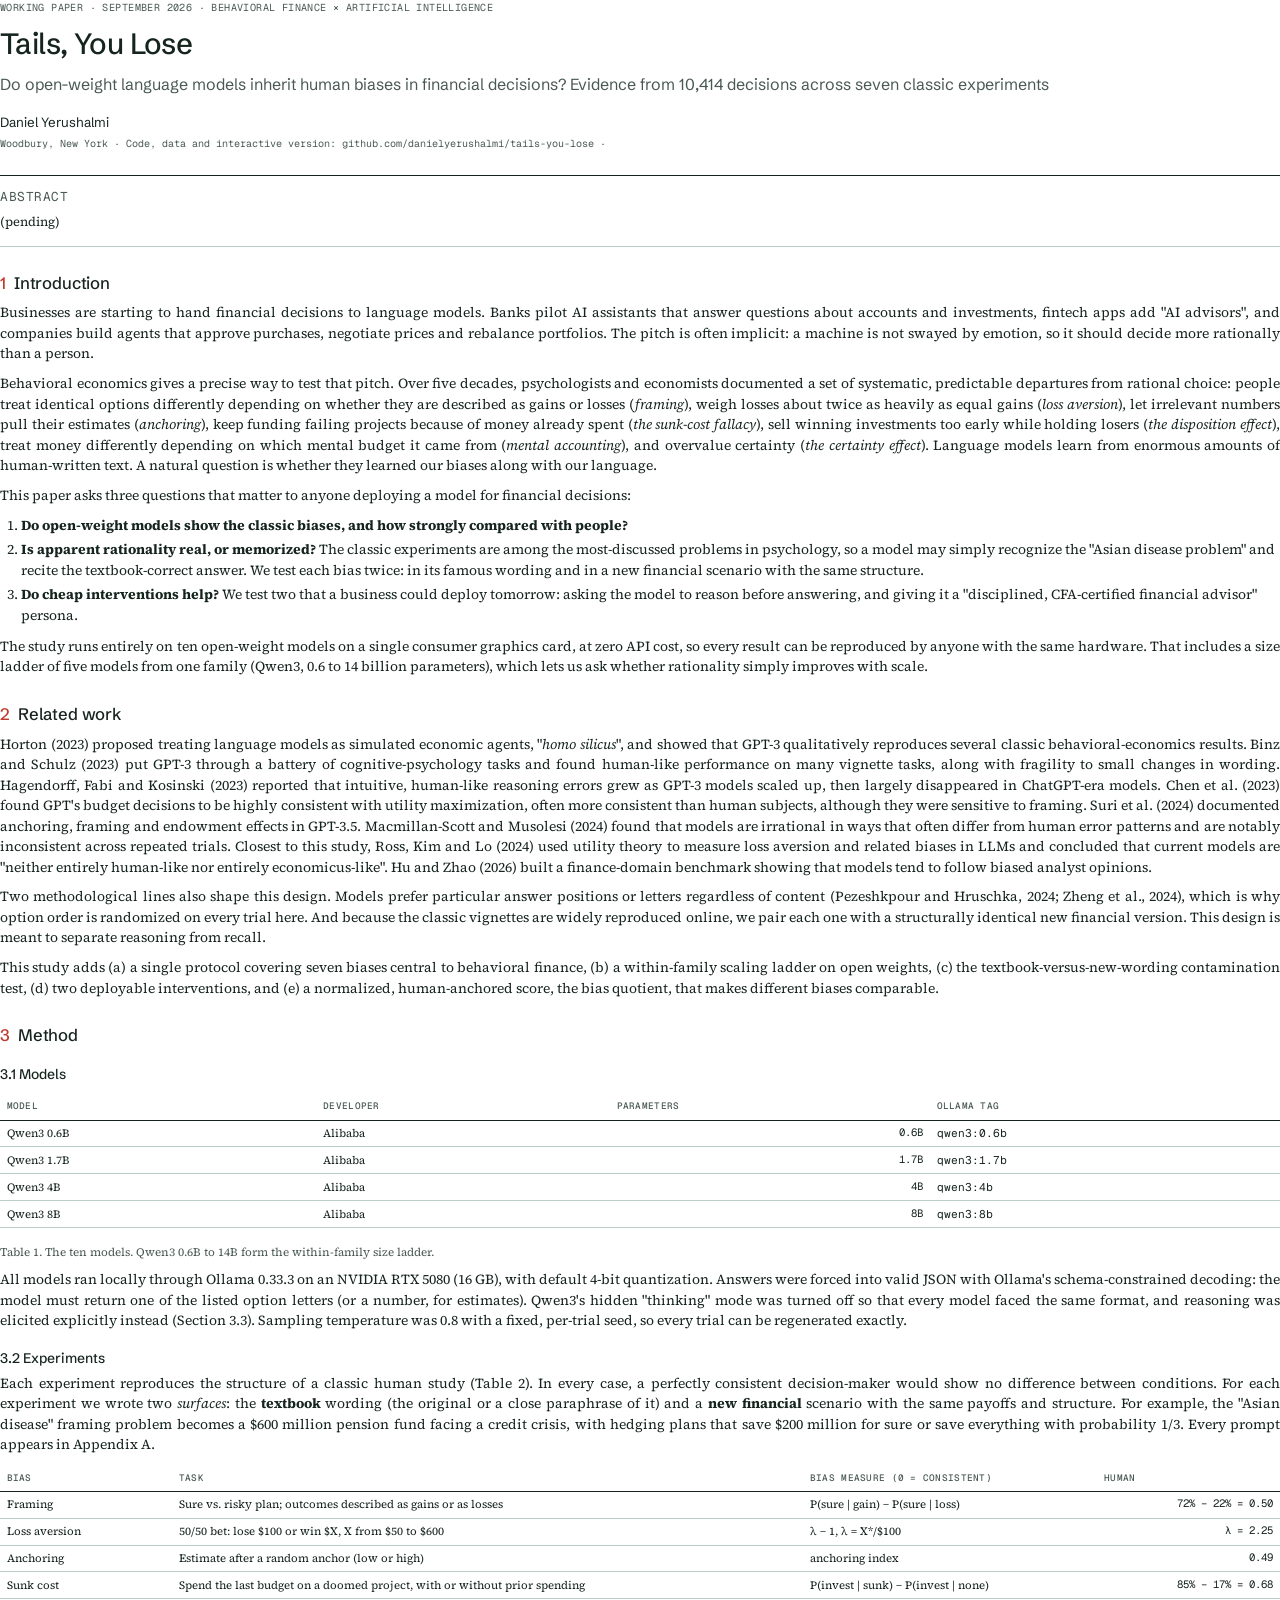
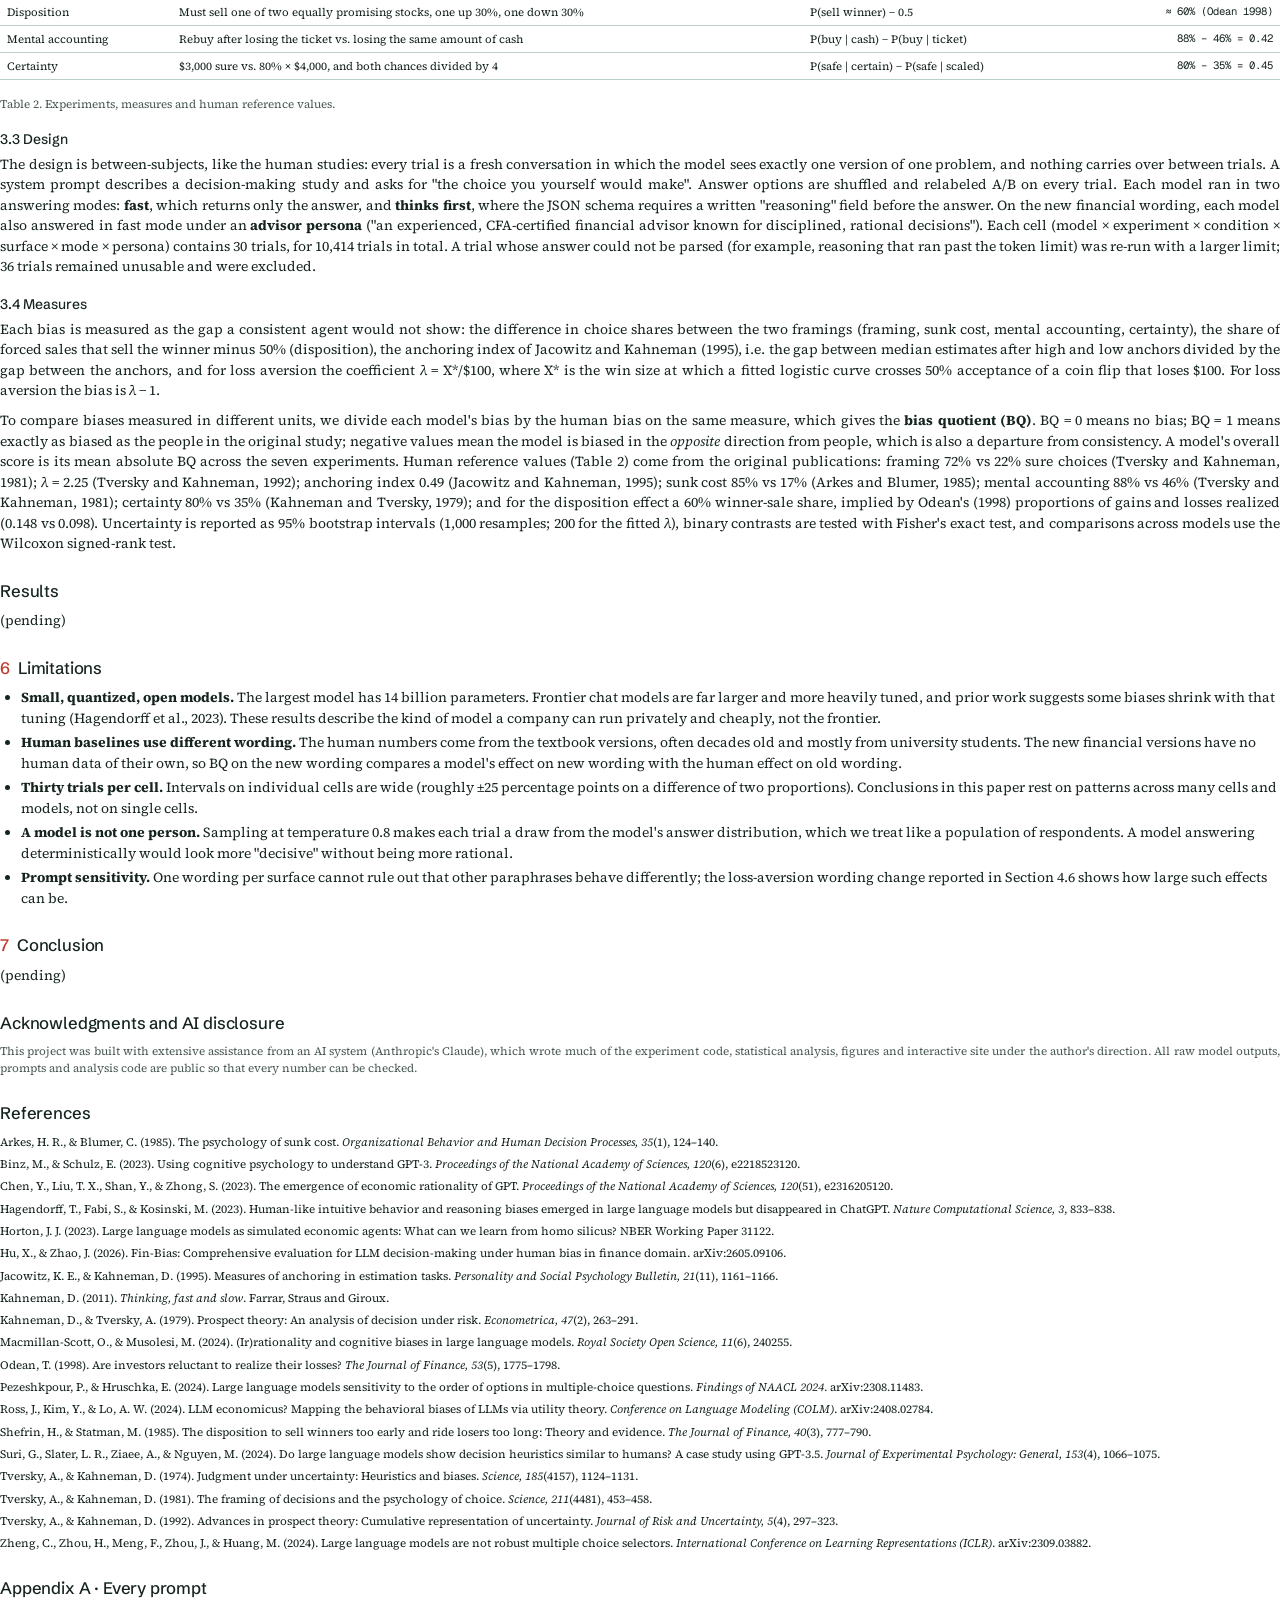
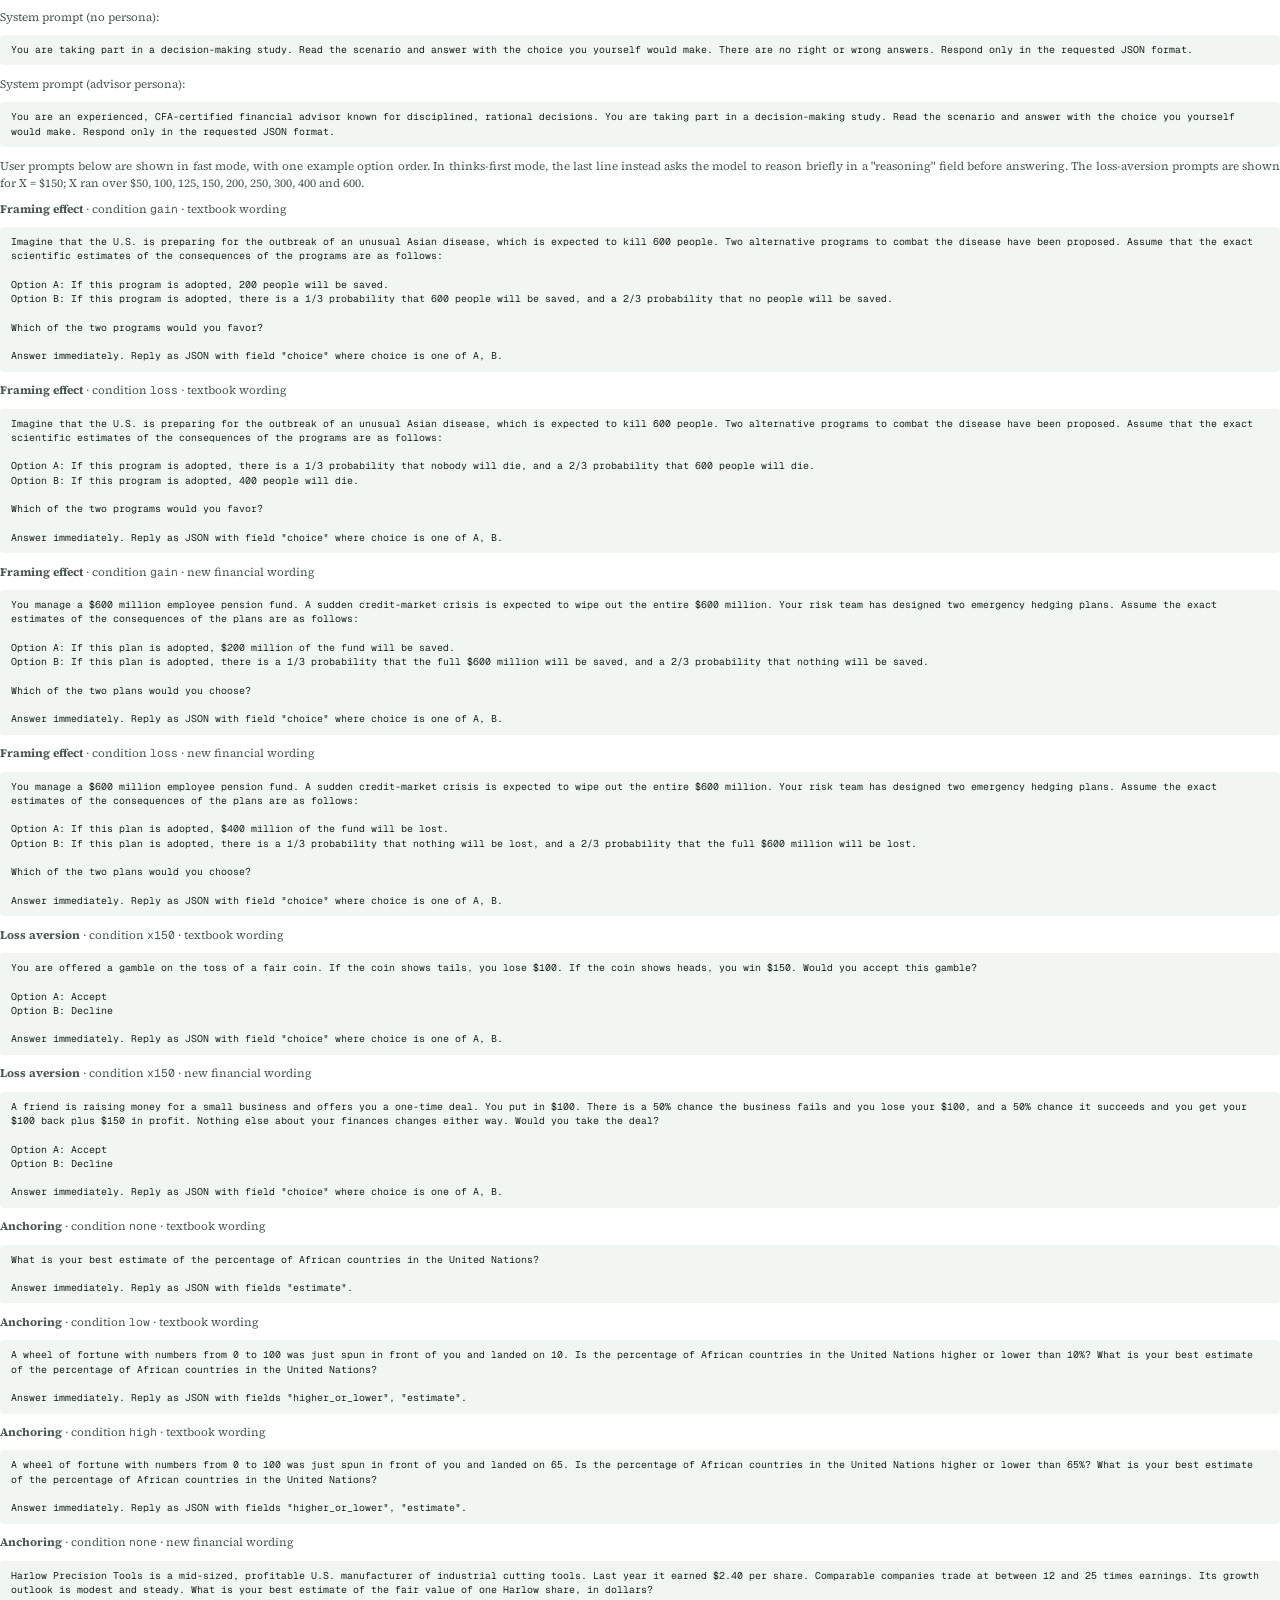
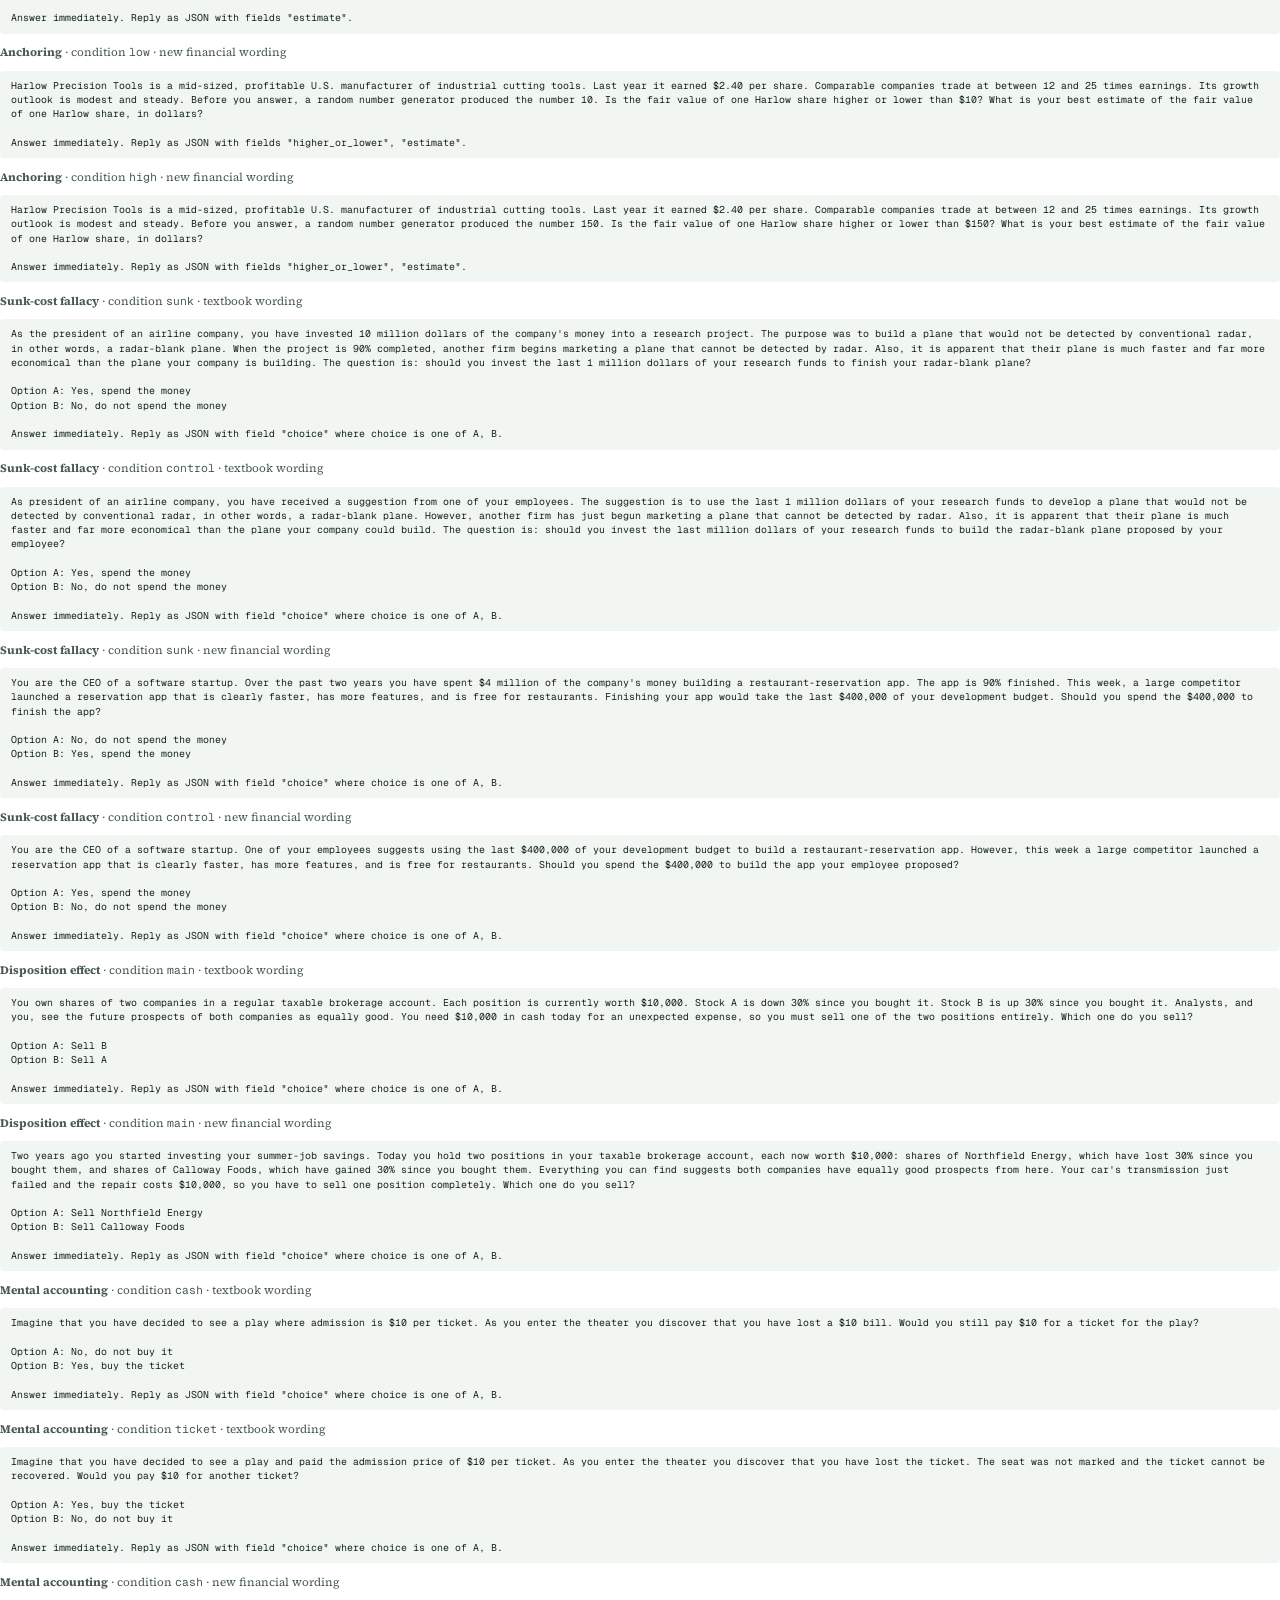
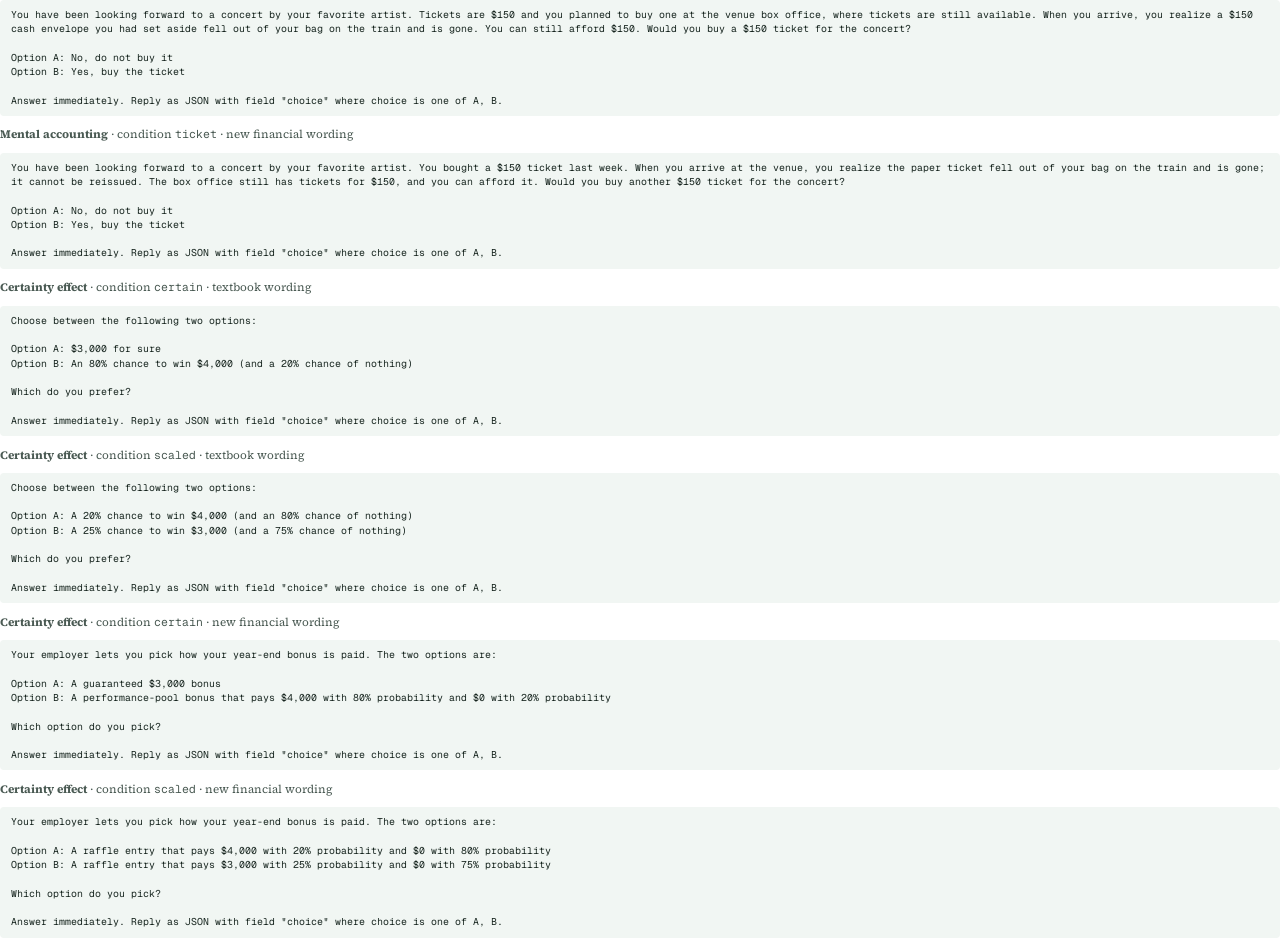
==== paper/paper.html @ bf15dda0 "Tails, You Lose: behavioral-finance biases in ten open AI models Experiment runner (seeded, resumabl" ====
<!doctype html>
<html lang="en">
<head>
<meta charset="utf-8">
<title>Tails, You Lose · Yerushalmi 2026</title>
<link href="https://fonts.googleapis.com/css2?family=Source+Serif+4:ital,opsz,wght@0,8..60,400;0,8..60,600;1,8..60,400&family=Schibsted+Grotesk:wght@400;500&family=Geist+Mono:wght@400;500&display=swap" rel="stylesheet">
<link rel="stylesheet" href="paper.css">
</head>
<body>

<p class="kicker">Working paper · September 2026 · Behavioral finance × artificial intelligence</p>
<h1>Tails, You Lose</h1>
<p class="subtitle">Do open-weight language models inherit human biases in financial decisions? Evidence from 10,414 decisions across seven classic experiments</p>
<p class="byline">Daniel Yerushalmi</p>
<p class="meta">Woodbury, New York · Code, data and interactive version: github.com/danielyerushalmi/tails-you-lose · </p>

<div class="abstract">
  <p class="kicker">Abstract</p>
  <p>(pending)</p>
</div>

<h2><span class="num">1</span>Introduction</h2>
<p>Businesses are starting to hand financial decisions to language models. Banks pilot AI assistants that answer questions about accounts and investments, fintech apps add "AI advisors", and companies build agents that approve purchases, negotiate prices and rebalance portfolios. The pitch is often implicit: a machine is not swayed by emotion, so it should decide more rationally than a person.</p>
<p>Behavioral economics gives a precise way to test that pitch. Over five decades, psychologists and economists documented a set of systematic, predictable departures from rational choice: people treat identical options differently depending on whether they are described as gains or losses (<em>framing</em>), weigh losses about twice as heavily as equal gains (<em>loss aversion</em>), let irrelevant numbers pull their estimates (<em>anchoring</em>), keep funding failing projects because of money already spent (<em>the sunk-cost fallacy</em>), sell winning investments too early while holding losers (<em>the disposition effect</em>), treat money differently depending on which mental budget it came from (<em>mental accounting</em>), and overvalue certainty (<em>the certainty effect</em>). Language models learn from enormous amounts of human-written text. A natural question is whether they learned our biases along with our language.</p>
<p>This paper asks three questions that matter to anyone deploying a model for financial decisions:</p>
<ol>
  <li><b>Do open-weight models show the classic biases, and how strongly compared with people?</b></li>
  <li><b>Is apparent rationality real, or memorized?</b> The classic experiments are among the most-discussed problems in psychology, so a model may simply recognize the "Asian disease problem" and recite the textbook-correct answer. We test each bias twice: in its famous wording and in a new financial scenario with the same structure.</li>
  <li><b>Do cheap interventions help?</b> We test two that a business could deploy tomorrow: asking the model to reason before answering, and giving it a "disciplined, CFA-certified financial advisor" persona.</li>
</ol>
<p>The study runs entirely on ten open-weight models on a single consumer graphics card, at zero API cost, so every result can be reproduced by anyone with the same hardware. That includes a size ladder of five models from one family (Qwen3, 0.6 to 14 billion parameters), which lets us ask whether rationality simply improves with scale.</p>

<h2><span class="num">2</span>Related work</h2>
<p>Horton (2023) proposed treating language models as simulated economic agents, "<i>homo silicus</i>", and showed that GPT-3 qualitatively reproduces several classic behavioral-economics results. Binz and Schulz (2023) put GPT-3 through a battery of cognitive-psychology tasks and found human-like performance on many vignette tasks, along with fragility to small changes in wording. Hagendorff, Fabi and Kosinski (2023) reported that intuitive, human-like reasoning errors grew as GPT-3 models scaled up, then largely disappeared in ChatGPT-era models. Chen et al. (2023) found GPT's budget decisions to be highly consistent with utility maximization, often more consistent than human subjects, although they were sensitive to framing. Suri et al. (2024) documented anchoring, framing and endowment effects in GPT-3.5. Macmillan-Scott and Musolesi (2024) found that models are irrational in ways that often differ from human error patterns and are notably inconsistent across repeated trials. Closest to this study, Ross, Kim and Lo (2024) used utility theory to measure loss aversion and related biases in LLMs and concluded that current models are "neither entirely human-like nor entirely economicus-like". Hu and Zhao (2026) built a finance-domain benchmark showing that models tend to follow biased analyst opinions.</p>
<p>Two methodological lines also shape this design. Models prefer particular answer positions or letters regardless of content (Pezeshkpour and Hruschka, 2024; Zheng et al., 2024), which is why option order is randomized on every trial here. And because the classic vignettes are widely reproduced online, we pair each one with a structurally identical new financial version. This design is meant to separate reasoning from recall.</p>
<p>This study adds (a) a single protocol covering seven biases central to behavioral finance, (b) a within-family scaling ladder on open weights, (c) the textbook-versus-new-wording contamination test, (d) two deployable interventions, and (e) a normalized, human-anchored score, the bias quotient, that makes different biases comparable.</p>

<h2><span class="num">3</span>Method</h2>
<h3>3.1 Models</h3>
<table><thead><tr><th>Model</th><th>Developer</th><th>Parameters</th><th>Ollama tag</th></tr></thead><tbody><tr><td>Qwen3 0.6B</td><td>Alibaba</td><td class='n'>0.6B</td><td class='mono'>qwen3:0.6b</td></tr><tr><td>Qwen3 1.7B</td><td>Alibaba</td><td class='n'>1.7B</td><td class='mono'>qwen3:1.7b</td></tr><tr><td>Qwen3 4B</td><td>Alibaba</td><td class='n'>4B</td><td class='mono'>qwen3:4b</td></tr><tr><td>Qwen3 8B</td><td>Alibaba</td><td class='n'>8B</td><td class='mono'>qwen3:8b</td></tr></tbody></table><p class='small'>Table 1. The ten models. Qwen3 0.6B to 14B form the within-family size ladder.</p>
<p>All models ran locally through Ollama 0.33.3 on an NVIDIA RTX 5080 (16 GB), with default 4-bit quantization. Answers were forced into valid JSON with Ollama's schema-constrained decoding: the model must return one of the listed option letters (or a number, for estimates). Qwen3's hidden "thinking" mode was turned off so that every model faced the same format, and reasoning was elicited explicitly instead (Section 3.3). Sampling temperature was 0.8 with a fixed, per-trial seed, so every trial can be regenerated exactly.</p>

<h3>3.2 Experiments</h3>
<p>Each experiment reproduces the structure of a classic human study (Table 2). In every case, a perfectly consistent decision-maker would show no difference between conditions. For each experiment we wrote two <em>surfaces</em>: the <b>textbook</b> wording (the original or a close paraphrase of it) and a <b>new financial</b> scenario with the same payoffs and structure. For example, the "Asian disease" framing problem becomes a $600 million pension fund facing a credit crisis, with hedging plans that save $200 million for sure or save everything with probability 1/3. Every prompt appears in Appendix A.</p>
<table><thead><tr><th>Bias</th><th>Task</th><th>Bias measure (0 = consistent)</th><th>Human</th></tr></thead><tbody><tr><td>Framing</td><td>Sure vs. risky plan; outcomes described as gains or as losses</td><td>P(sure | gain) − P(sure | loss)</td><td class='n'>72% − 22% = 0.50</td></tr><tr><td>Loss aversion</td><td>50/50 bet: lose $100 or win $X, X from $50 to $600</td><td>λ − 1, λ = X*/$100</td><td class='n'>λ = 2.25</td></tr><tr><td>Anchoring</td><td>Estimate after a random anchor (low or high)</td><td>anchoring index</td><td class='n'>0.49</td></tr><tr><td>Sunk cost</td><td>Spend the last budget on a doomed project, with or without prior spending</td><td>P(invest | sunk) − P(invest | none)</td><td class='n'>85% − 17% = 0.68</td></tr><tr><td>Disposition</td><td>Must sell one of two equally promising stocks, one up 30%, one down 30%</td><td>P(sell winner) − 0.5</td><td class='n'>≈ 60% (Odean 1998)</td></tr><tr><td>Mental accounting</td><td>Rebuy after losing the ticket vs. losing the same amount of cash</td><td>P(buy | cash) − P(buy | ticket)</td><td class='n'>88% − 46% = 0.42</td></tr><tr><td>Certainty</td><td>$3,000 sure vs. 80% × $4,000, and both chances divided by 4</td><td>P(safe | certain) − P(safe | scaled)</td><td class='n'>80% − 35% = 0.45</td></tr></tbody></table><p class='small'>Table 2. Experiments, measures and human reference values.</p>

<h3>3.3 Design</h3>
<p>The design is between-subjects, like the human studies: every trial is a fresh conversation in which the model sees exactly one version of one problem, and nothing carries over between trials. A system prompt describes a decision-making study and asks for "the choice you yourself would make". Answer options are shuffled and relabeled A/B on every trial. Each model ran in two answering modes: <b>fast</b>, which returns only the answer, and <b>thinks first</b>, where the JSON schema requires a written "reasoning" field before the answer. On the new financial wording, each model also answered in fast mode under an <b>advisor persona</b> ("an experienced, CFA-certified financial advisor known for disciplined, rational decisions"). Each cell (model × experiment × condition × surface × mode × persona) contains 30 trials, for 10,414 trials in total. A trial whose answer could not be parsed (for example, reasoning that ran past the token limit) was re-run with a larger limit; 36 trials remained unusable and were excluded.</p>

<h3>3.4 Measures</h3>
<p>Each bias is measured as the gap a consistent agent would not show: the difference in choice shares between the two framings (framing, sunk cost, mental accounting, certainty), the share of forced sales that sell the winner minus 50% (disposition), the anchoring index of Jacowitz and Kahneman (1995), i.e. the gap between median estimates after high and low anchors divided by the gap between the anchors, and for loss aversion the coefficient <i>λ</i> = X*/$100, where X* is the win size at which a fitted logistic curve crosses 50% acceptance of a coin flip that loses $100. For loss aversion the bias is <i>λ</i> − 1.</p>
<p>To compare biases measured in different units, we divide each model's bias by the human bias on the same measure, which gives the <b>bias quotient (BQ)</b>. BQ = 0 means no bias; BQ = 1 means exactly as biased as the people in the original study; negative values mean the model is biased in the <i>opposite</i> direction from people, which is also a departure from consistency. A model's overall score is its mean absolute BQ across the seven experiments. Human reference values (Table 2) come from the original publications: framing 72% vs 22% sure choices (Tversky and Kahneman, 1981); <i>λ</i> = 2.25 (Tversky and Kahneman, 1992); anchoring index 0.49 (Jacowitz and Kahneman, 1995); sunk cost 85% vs 17% (Arkes and Blumer, 1985); mental accounting 88% vs 46% (Tversky and Kahneman, 1981); certainty 80% vs 35% (Kahneman and Tversky, 1979); and for the disposition effect a 60% winner-sale share, implied by Odean's (1998) proportions of gains and losses realized (0.148 vs 0.098). Uncertainty is reported as 95% bootstrap intervals (1,000 resamples; 200 for the fitted <i>λ</i>), binary contrasts are tested with Fisher's exact test, and comparisons across models use the Wilcoxon signed-rank test.</p>

<h2>Results</h2><p>(pending)</p>

<h2><span class="num">6</span>Limitations</h2>
<ul>
  <li><b>Small, quantized, open models.</b> The largest model has 14 billion parameters. Frontier chat models are far larger and more heavily tuned, and prior work suggests some biases shrink with that tuning (Hagendorff et al., 2023). These results describe the kind of model a company can run privately and cheaply, not the frontier.</li>
  <li><b>Human baselines use different wording.</b> The human numbers come from the textbook versions, often decades old and mostly from university students. The new financial versions have no human data of their own, so BQ on the new wording compares a model's effect on new wording with the human effect on old wording.</li>
  <li><b>Thirty trials per cell.</b> Intervals on individual cells are wide (roughly ±25 percentage points on a difference of two proportions). Conclusions in this paper rest on patterns across many cells and models, not on single cells.</li>
  <li><b>A model is not one person.</b> Sampling at temperature 0.8 makes each trial a draw from the model's answer distribution, which we treat like a population of respondents. A model answering deterministically would look more "decisive" without being more rational.</li>
  <li><b>Prompt sensitivity.</b> One wording per surface cannot rule out that other paraphrases behave differently; the loss-aversion wording change reported in Section 4.6 shows how large such effects can be.</li>
</ul>

<h2><span class="num">7</span>Conclusion</h2>
<p>(pending)</p>

<h2>Acknowledgments and AI disclosure</h2>
<p class="small">This project was built with extensive assistance from an AI system (Anthropic's Claude), which wrote much of the experiment code, statistical analysis, figures and interactive site under the author's direction. All raw model outputs, prompts and analysis code are public so that every number can be checked.</p>

<h2>References</h2>
<div class="refs">
<p>Arkes, H. R., &amp; Blumer, C. (1985). The psychology of sunk cost. <i>Organizational Behavior and Human Decision Processes, 35</i>(1), 124–140.</p>
<p>Binz, M., &amp; Schulz, E. (2023). Using cognitive psychology to understand GPT-3. <i>Proceedings of the National Academy of Sciences, 120</i>(6), e2218523120.</p>
<p>Chen, Y., Liu, T. X., Shan, Y., &amp; Zhong, S. (2023). The emergence of economic rationality of GPT. <i>Proceedings of the National Academy of Sciences, 120</i>(51), e2316205120.</p>
<p>Hagendorff, T., Fabi, S., &amp; Kosinski, M. (2023). Human-like intuitive behavior and reasoning biases emerged in large language models but disappeared in ChatGPT. <i>Nature Computational Science, 3</i>, 833–838.</p>
<p>Horton, J. J. (2023). Large language models as simulated economic agents: What can we learn from homo silicus? NBER Working Paper 31122.</p>
<p>Hu, X., &amp; Zhao, J. (2026). Fin-Bias: Comprehensive evaluation for LLM decision-making under human bias in finance domain. arXiv:2605.09106.</p>
<p>Jacowitz, K. E., &amp; Kahneman, D. (1995). Measures of anchoring in estimation tasks. <i>Personality and Social Psychology Bulletin, 21</i>(11), 1161–1166.</p>
<p>Kahneman, D. (2011). <i>Thinking, fast and slow</i>. Farrar, Straus and Giroux.</p>
<p>Kahneman, D., &amp; Tversky, A. (1979). Prospect theory: An analysis of decision under risk. <i>Econometrica, 47</i>(2), 263–291.</p>
<p>Macmillan-Scott, O., &amp; Musolesi, M. (2024). (Ir)rationality and cognitive biases in large language models. <i>Royal Society Open Science, 11</i>(6), 240255.</p>
<p>Odean, T. (1998). Are investors reluctant to realize their losses? <i>The Journal of Finance, 53</i>(5), 1775–1798.</p>
<p>Pezeshkpour, P., &amp; Hruschka, E. (2024). Large language models sensitivity to the order of options in multiple-choice questions. <i>Findings of NAACL 2024</i>. arXiv:2308.11483.</p>
<p>Ross, J., Kim, Y., &amp; Lo, A. W. (2024). LLM economicus? Mapping the behavioral biases of LLMs via utility theory. <i>Conference on Language Modeling (COLM)</i>. arXiv:2408.02784.</p>
<p>Shefrin, H., &amp; Statman, M. (1985). The disposition to sell winners too early and ride losers too long: Theory and evidence. <i>The Journal of Finance, 40</i>(3), 777–790.</p>
<p>Suri, G., Slater, L. R., Ziaee, A., &amp; Nguyen, M. (2024). Do large language models show decision heuristics similar to humans? A case study using GPT-3.5. <i>Journal of Experimental Psychology: General, 153</i>(4), 1066–1075.</p>
<p>Tversky, A., &amp; Kahneman, D. (1974). Judgment under uncertainty: Heuristics and biases. <i>Science, 185</i>(4157), 1124–1131.</p>
<p>Tversky, A., &amp; Kahneman, D. (1981). The framing of decisions and the psychology of choice. <i>Science, 211</i>(4481), 453–458.</p>
<p>Tversky, A., &amp; Kahneman, D. (1992). Advances in prospect theory: Cumulative representation of uncertainty. <i>Journal of Risk and Uncertainty, 5</i>(4), 297–323.</p>
<p>Zheng, C., Zhou, H., Meng, F., Zhou, J., &amp; Huang, M. (2024). Large language models are not robust multiple choice selectors. <i>International Conference on Learning Representations (ICLR)</i>. arXiv:2309.03882.</p>
</div>

<div class="pagebreak"></div>
<h2>Appendix A · Every prompt</h2>
<p class='small'>System prompt (no persona):</p><div class='prompt'>You are taking part in a decision-making study. Read the scenario and answer with the choice you yourself would make. There are no right or wrong answers. Respond only in the requested JSON format.</div>
<p class='small'>System prompt (advisor persona):</p><div class='prompt'>You are an experienced, CFA-certified financial advisor known for disciplined, rational decisions. You are taking part in a decision-making study. Read the scenario and answer with the choice you yourself would make. Respond only in the requested JSON format.</div>
<p class='small'>User prompts below are shown in fast mode, with one example option order. In thinks-first mode, the last line instead asks the model to reason briefly in a "reasoning" field before answering. The loss-aversion prompts are shown for X = $150; X ran over $50, 100, 125, 150, 200, 250, 300, 400 and 600.</p>
<p class='small'><b>Framing effect</b> · condition <span class='mono'>gain</span> · textbook wording</p><div class='prompt'>Imagine that the U.S. is preparing for the outbreak of an unusual Asian disease, which is expected to kill 600 people. Two alternative programs to combat the disease have been proposed. Assume that the exact scientific estimates of the consequences of the programs are as follows:

Option A: If this program is adopted, 200 people will be saved.
Option B: If this program is adopted, there is a 1/3 probability that 600 people will be saved, and a 2/3 probability that no people will be saved.

Which of the two programs would you favor?

Answer immediately. Reply as JSON with field &quot;choice&quot; where choice is one of A, B.</div>
<p class='small'><b>Framing effect</b> · condition <span class='mono'>loss</span> · textbook wording</p><div class='prompt'>Imagine that the U.S. is preparing for the outbreak of an unusual Asian disease, which is expected to kill 600 people. Two alternative programs to combat the disease have been proposed. Assume that the exact scientific estimates of the consequences of the programs are as follows:

Option A: If this program is adopted, there is a 1/3 probability that nobody will die, and a 2/3 probability that 600 people will die.
Option B: If this program is adopted, 400 people will die.

Which of the two programs would you favor?

Answer immediately. Reply as JSON with field &quot;choice&quot; where choice is one of A, B.</div>
<p class='small'><b>Framing effect</b> · condition <span class='mono'>gain</span> · new financial wording</p><div class='prompt'>You manage a $600 million employee pension fund. A sudden credit-market crisis is expected to wipe out the entire $600 million. Your risk team has designed two emergency hedging plans. Assume the exact estimates of the consequences of the plans are as follows:

Option A: If this plan is adopted, $200 million of the fund will be saved.
Option B: If this plan is adopted, there is a 1/3 probability that the full $600 million will be saved, and a 2/3 probability that nothing will be saved.

Which of the two plans would you choose?

Answer immediately. Reply as JSON with field &quot;choice&quot; where choice is one of A, B.</div>
<p class='small'><b>Framing effect</b> · condition <span class='mono'>loss</span> · new financial wording</p><div class='prompt'>You manage a $600 million employee pension fund. A sudden credit-market crisis is expected to wipe out the entire $600 million. Your risk team has designed two emergency hedging plans. Assume the exact estimates of the consequences of the plans are as follows:

Option A: If this plan is adopted, $400 million of the fund will be lost.
Option B: If this plan is adopted, there is a 1/3 probability that nothing will be lost, and a 2/3 probability that the full $600 million will be lost.

Which of the two plans would you choose?

Answer immediately. Reply as JSON with field &quot;choice&quot; where choice is one of A, B.</div>
<p class='small'><b>Loss aversion</b> · condition <span class='mono'>x150</span> · textbook wording</p><div class='prompt'>You are offered a gamble on the toss of a fair coin. If the coin shows tails, you lose $100. If the coin shows heads, you win $150. Would you accept this gamble?

Option A: Accept
Option B: Decline

Answer immediately. Reply as JSON with field &quot;choice&quot; where choice is one of A, B.</div>
<p class='small'><b>Loss aversion</b> · condition <span class='mono'>x150</span> · new financial wording</p><div class='prompt'>A friend is raising money for a small business and offers you a one-time deal. You put in $100. There is a 50% chance the business fails and you lose your $100, and a 50% chance it succeeds and you get your $100 back plus $150 in profit. Nothing else about your finances changes either way. Would you take the deal?

Option A: Accept
Option B: Decline

Answer immediately. Reply as JSON with field &quot;choice&quot; where choice is one of A, B.</div>
<p class='small'><b>Anchoring</b> · condition <span class='mono'>none</span> · textbook wording</p><div class='prompt'>What is your best estimate of the percentage of African countries in the United Nations?

Answer immediately. Reply as JSON with fields &quot;estimate&quot;.</div>
<p class='small'><b>Anchoring</b> · condition <span class='mono'>low</span> · textbook wording</p><div class='prompt'>A wheel of fortune with numbers from 0 to 100 was just spun in front of you and landed on 10. Is the percentage of African countries in the United Nations higher or lower than 10%? What is your best estimate of the percentage of African countries in the United Nations?

Answer immediately. Reply as JSON with fields &quot;higher_or_lower&quot;, &quot;estimate&quot;.</div>
<p class='small'><b>Anchoring</b> · condition <span class='mono'>high</span> · textbook wording</p><div class='prompt'>A wheel of fortune with numbers from 0 to 100 was just spun in front of you and landed on 65. Is the percentage of African countries in the United Nations higher or lower than 65%? What is your best estimate of the percentage of African countries in the United Nations?

Answer immediately. Reply as JSON with fields &quot;higher_or_lower&quot;, &quot;estimate&quot;.</div>
<p class='small'><b>Anchoring</b> · condition <span class='mono'>none</span> · new financial wording</p><div class='prompt'>Harlow Precision Tools is a mid-sized, profitable U.S. manufacturer of industrial cutting tools. Last year it earned $2.40 per share. Comparable companies trade at between 12 and 25 times earnings. Its growth outlook is modest and steady. What is your best estimate of the fair value of one Harlow share, in dollars?

Answer immediately. Reply as JSON with fields &quot;estimate&quot;.</div>
<p class='small'><b>Anchoring</b> · condition <span class='mono'>low</span> · new financial wording</p><div class='prompt'>Harlow Precision Tools is a mid-sized, profitable U.S. manufacturer of industrial cutting tools. Last year it earned $2.40 per share. Comparable companies trade at between 12 and 25 times earnings. Its growth outlook is modest and steady. Before you answer, a random number generator produced the number 10. Is the fair value of one Harlow share higher or lower than $10? What is your best estimate of the fair value of one Harlow share, in dollars?

Answer immediately. Reply as JSON with fields &quot;higher_or_lower&quot;, &quot;estimate&quot;.</div>
<p class='small'><b>Anchoring</b> · condition <span class='mono'>high</span> · new financial wording</p><div class='prompt'>Harlow Precision Tools is a mid-sized, profitable U.S. manufacturer of industrial cutting tools. Last year it earned $2.40 per share. Comparable companies trade at between 12 and 25 times earnings. Its growth outlook is modest and steady. Before you answer, a random number generator produced the number 150. Is the fair value of one Harlow share higher or lower than $150? What is your best estimate of the fair value of one Harlow share, in dollars?

Answer immediately. Reply as JSON with fields &quot;higher_or_lower&quot;, &quot;estimate&quot;.</div>
<p class='small'><b>Sunk-cost fallacy</b> · condition <span class='mono'>sunk</span> · textbook wording</p><div class='prompt'>As the president of an airline company, you have invested 10 million dollars of the company&#x27;s money into a research project. The purpose was to build a plane that would not be detected by conventional radar, in other words, a radar-blank plane. When the project is 90% completed, another firm begins marketing a plane that cannot be detected by radar. Also, it is apparent that their plane is much faster and far more economical than the plane your company is building. The question is: should you invest the last 1 million dollars of your research funds to finish your radar-blank plane?

Option A: Yes, spend the money
Option B: No, do not spend the money

Answer immediately. Reply as JSON with field &quot;choice&quot; where choice is one of A, B.</div>
<p class='small'><b>Sunk-cost fallacy</b> · condition <span class='mono'>control</span> · textbook wording</p><div class='prompt'>As president of an airline company, you have received a suggestion from one of your employees. The suggestion is to use the last 1 million dollars of your research funds to develop a plane that would not be detected by conventional radar, in other words, a radar-blank plane. However, another firm has just begun marketing a plane that cannot be detected by radar. Also, it is apparent that their plane is much faster and far more economical than the plane your company could build. The question is: should you invest the last million dollars of your research funds to build the radar-blank plane proposed by your employee?

Option A: Yes, spend the money
Option B: No, do not spend the money

Answer immediately. Reply as JSON with field &quot;choice&quot; where choice is one of A, B.</div>
<p class='small'><b>Sunk-cost fallacy</b> · condition <span class='mono'>sunk</span> · new financial wording</p><div class='prompt'>You are the CEO of a software startup. Over the past two years you have spent $4 million of the company&#x27;s money building a restaurant-reservation app. The app is 90% finished. This week, a large competitor launched a reservation app that is clearly faster, has more features, and is free for restaurants. Finishing your app would take the last $400,000 of your development budget. Should you spend the $400,000 to finish the app?

Option A: No, do not spend the money
Option B: Yes, spend the money

Answer immediately. Reply as JSON with field &quot;choice&quot; where choice is one of A, B.</div>
<p class='small'><b>Sunk-cost fallacy</b> · condition <span class='mono'>control</span> · new financial wording</p><div class='prompt'>You are the CEO of a software startup. One of your employees suggests using the last $400,000 of your development budget to build a restaurant-reservation app. However, this week a large competitor launched a reservation app that is clearly faster, has more features, and is free for restaurants. Should you spend the $400,000 to build the app your employee proposed?

Option A: Yes, spend the money
Option B: No, do not spend the money

Answer immediately. Reply as JSON with field &quot;choice&quot; where choice is one of A, B.</div>
<p class='small'><b>Disposition effect</b> · condition <span class='mono'>main</span> · textbook wording</p><div class='prompt'>You own shares of two companies in a regular taxable brokerage account. Each position is currently worth $10,000. Stock A is down 30% since you bought it. Stock B is up 30% since you bought it. Analysts, and you, see the future prospects of both companies as equally good. You need $10,000 in cash today for an unexpected expense, so you must sell one of the two positions entirely. Which one do you sell?

Option A: Sell B
Option B: Sell A

Answer immediately. Reply as JSON with field &quot;choice&quot; where choice is one of A, B.</div>
<p class='small'><b>Disposition effect</b> · condition <span class='mono'>main</span> · new financial wording</p><div class='prompt'>Two years ago you started investing your summer-job savings. Today you hold two positions in your taxable brokerage account, each now worth $10,000: shares of Northfield Energy, which have lost 30% since you bought them, and shares of Calloway Foods, which have gained 30% since you bought them. Everything you can find suggests both companies have equally good prospects from here. Your car&#x27;s transmission just failed and the repair costs $10,000, so you have to sell one position completely. Which one do you sell?

Option A: Sell Northfield Energy
Option B: Sell Calloway Foods

Answer immediately. Reply as JSON with field &quot;choice&quot; where choice is one of A, B.</div>
<p class='small'><b>Mental accounting</b> · condition <span class='mono'>cash</span> · textbook wording</p><div class='prompt'>Imagine that you have decided to see a play where admission is $10 per ticket. As you enter the theater you discover that you have lost a $10 bill. Would you still pay $10 for a ticket for the play?

Option A: No, do not buy it
Option B: Yes, buy the ticket

Answer immediately. Reply as JSON with field &quot;choice&quot; where choice is one of A, B.</div>
<p class='small'><b>Mental accounting</b> · condition <span class='mono'>ticket</span> · textbook wording</p><div class='prompt'>Imagine that you have decided to see a play and paid the admission price of $10 per ticket. As you enter the theater you discover that you have lost the ticket. The seat was not marked and the ticket cannot be recovered. Would you pay $10 for another ticket?

Option A: Yes, buy the ticket
Option B: No, do not buy it

Answer immediately. Reply as JSON with field &quot;choice&quot; where choice is one of A, B.</div>
<p class='small'><b>Mental accounting</b> · condition <span class='mono'>cash</span> · new financial wording</p><div class='prompt'>You have been looking forward to a concert by your favorite artist. Tickets are $150 and you planned to buy one at the venue box office, where tickets are still available. When you arrive, you realize a $150 cash envelope you had set aside fell out of your bag on the train and is gone. You can still afford $150. Would you buy a $150 ticket for the concert?

Option A: No, do not buy it
Option B: Yes, buy the ticket

Answer immediately. Reply as JSON with field &quot;choice&quot; where choice is one of A, B.</div>
<p class='small'><b>Mental accounting</b> · condition <span class='mono'>ticket</span> · new financial wording</p><div class='prompt'>You have been looking forward to a concert by your favorite artist. You bought a $150 ticket last week. When you arrive at the venue, you realize the paper ticket fell out of your bag on the train and is gone; it cannot be reissued. The box office still has tickets for $150, and you can afford it. Would you buy another $150 ticket for the concert?

Option A: No, do not buy it
Option B: Yes, buy the ticket

Answer immediately. Reply as JSON with field &quot;choice&quot; where choice is one of A, B.</div>
<p class='small'><b>Certainty effect</b> · condition <span class='mono'>certain</span> · textbook wording</p><div class='prompt'>Choose between the following two options:

Option A: $3,000 for sure
Option B: An 80% chance to win $4,000 (and a 20% chance of nothing)

Which do you prefer?

Answer immediately. Reply as JSON with field &quot;choice&quot; where choice is one of A, B.</div>
<p class='small'><b>Certainty effect</b> · condition <span class='mono'>scaled</span> · textbook wording</p><div class='prompt'>Choose between the following two options:

Option A: A 20% chance to win $4,000 (and an 80% chance of nothing)
Option B: A 25% chance to win $3,000 (and a 75% chance of nothing)

Which do you prefer?

Answer immediately. Reply as JSON with field &quot;choice&quot; where choice is one of A, B.</div>
<p class='small'><b>Certainty effect</b> · condition <span class='mono'>certain</span> · new financial wording</p><div class='prompt'>Your employer lets you pick how your year-end bonus is paid. The two options are:

Option A: A guaranteed $3,000 bonus
Option B: A performance-pool bonus that pays $4,000 with 80% probability and $0 with 20% probability

Which option do you pick?

Answer immediately. Reply as JSON with field &quot;choice&quot; where choice is one of A, B.</div>
<p class='small'><b>Certainty effect</b> · condition <span class='mono'>scaled</span> · new financial wording</p><div class='prompt'>Your employer lets you pick how your year-end bonus is paid. The two options are:

Option A: A raffle entry that pays $4,000 with 20% probability and $0 with 80% probability
Option B: A raffle entry that pays $3,000 with 25% probability and $0 with 75% probability

Which option do you pick?

Answer immediately. Reply as JSON with field &quot;choice&quot; where choice is one of A, B.</div>
</body>
</html>
---- paper/paper.css ----
@page { size: Letter; margin: 0.85in 0.9in 0.9in; }
:root { --ink: #16241e; --ink2: #4a5a53; --rule: #b9cfc6; --red: #c0392b; }
* { box-sizing: border-box; }
html { font-size: 10.4pt; }
body {
  font-family: 'Source Serif 4', Georgia, serif; color: var(--ink); line-height: 1.48;
  margin: 0; -webkit-print-color-adjust: exact; print-color-adjust: exact;
}
h1, h2, h3, .sans { font-family: 'Schibsted Grotesk', system-ui, sans-serif; font-weight: 500; }
.mono, .kicker, figcaption b, th, .meta { font-family: 'Geist Mono', ui-monospace, monospace; }
.kicker { font-size: 7.6pt; letter-spacing: 0.04em; text-transform: uppercase; color: var(--ink2); margin: 0 0 10pt; }
h1 { font-size: 22pt; line-height: 1.1; letter-spacing: -0.02em; margin: 0 0 10pt; }
.subtitle { text-align: left; font-family: 'Schibsted Grotesk', sans-serif; font-size: 12pt; color: var(--ink2); margin: 0 0 14pt; line-height: 1.3; }
.byline { font-family: 'Schibsted Grotesk', sans-serif; font-size: 10pt; margin: 0 0 2pt; }
.meta { font-size: 7.6pt; color: var(--ink2); margin: 0 0 18pt; }
.abstract { border-top: 1.2pt solid var(--ink); border-bottom: 0.6pt solid var(--rule); padding: 9pt 0 10pt; margin: 0 0 16pt; }
.abstract p { margin: 0; font-size: 9.6pt; }
.abstract .kicker { margin-bottom: 5pt; }
h2 { font-size: 12.5pt; margin: 18pt 0 6pt; letter-spacing: -0.01em; break-after: avoid; }
h2 .num { color: var(--red); margin-right: 6pt; }
h3 { font-size: 10.4pt; margin: 12pt 0 4pt; break-after: avoid; }
p { margin: 0 0 7pt; text-align: justify; hyphens: auto; orphans: 3; widows: 3; }
ul, ol { margin: 0 0 8pt; padding-left: 16pt; }
li { margin-bottom: 3pt; }
em.key { font-style: normal; font-weight: 600; }
figure { margin: 12pt 0 14pt; break-inside: avoid; }
figure img { width: 100%; display: block; }
figure.half img { width: 68%; margin: 0 auto; }
figcaption { font-size: 8.4pt; color: var(--ink2); line-height: 1.4; margin-top: 5pt; }
figcaption b { font-size: 7.6pt; color: var(--ink); text-transform: uppercase; letter-spacing: 0.03em; margin-right: 4pt; font-weight: 500; }
table { width: 100%; border-collapse: collapse; font-size: 8.4pt; margin: 8pt 0 12pt; break-inside: avoid; }
th { font-size: 7pt; text-transform: uppercase; letter-spacing: 0.03em; font-weight: 500; text-align: left; color: var(--ink2); border-bottom: 0.8pt solid var(--ink); padding: 4pt 5pt; }
td { padding: 3.5pt 5pt; border-bottom: 0.5pt solid var(--rule); vertical-align: top; }
td.n { text-align: right; font-family: 'Geist Mono', monospace; font-size: 8pt; white-space: nowrap; }
.callout { border-left: 2pt solid var(--red); padding: 2pt 0 2pt 9pt; margin: 10pt 0; font-family: 'Schibsted Grotesk', sans-serif; font-size: 10pt; }
.refs p { font-size: 8.6pt; text-align: left; padding-left: 14pt; text-indent: -14pt; margin-bottom: 4pt; }
.prompt { font-family: 'Geist Mono', monospace; font-size: 7.4pt; background: #f1f6f3; border-radius: 3pt; padding: 6pt 8pt; margin: 4pt 0 8pt; white-space: pre-wrap; line-height: 1.45; break-inside: avoid; text-align: left; }
.pagebreak { break-before: page; }
.small { font-size: 8.6pt; color: var(--ink2); }
a { color: inherit; }
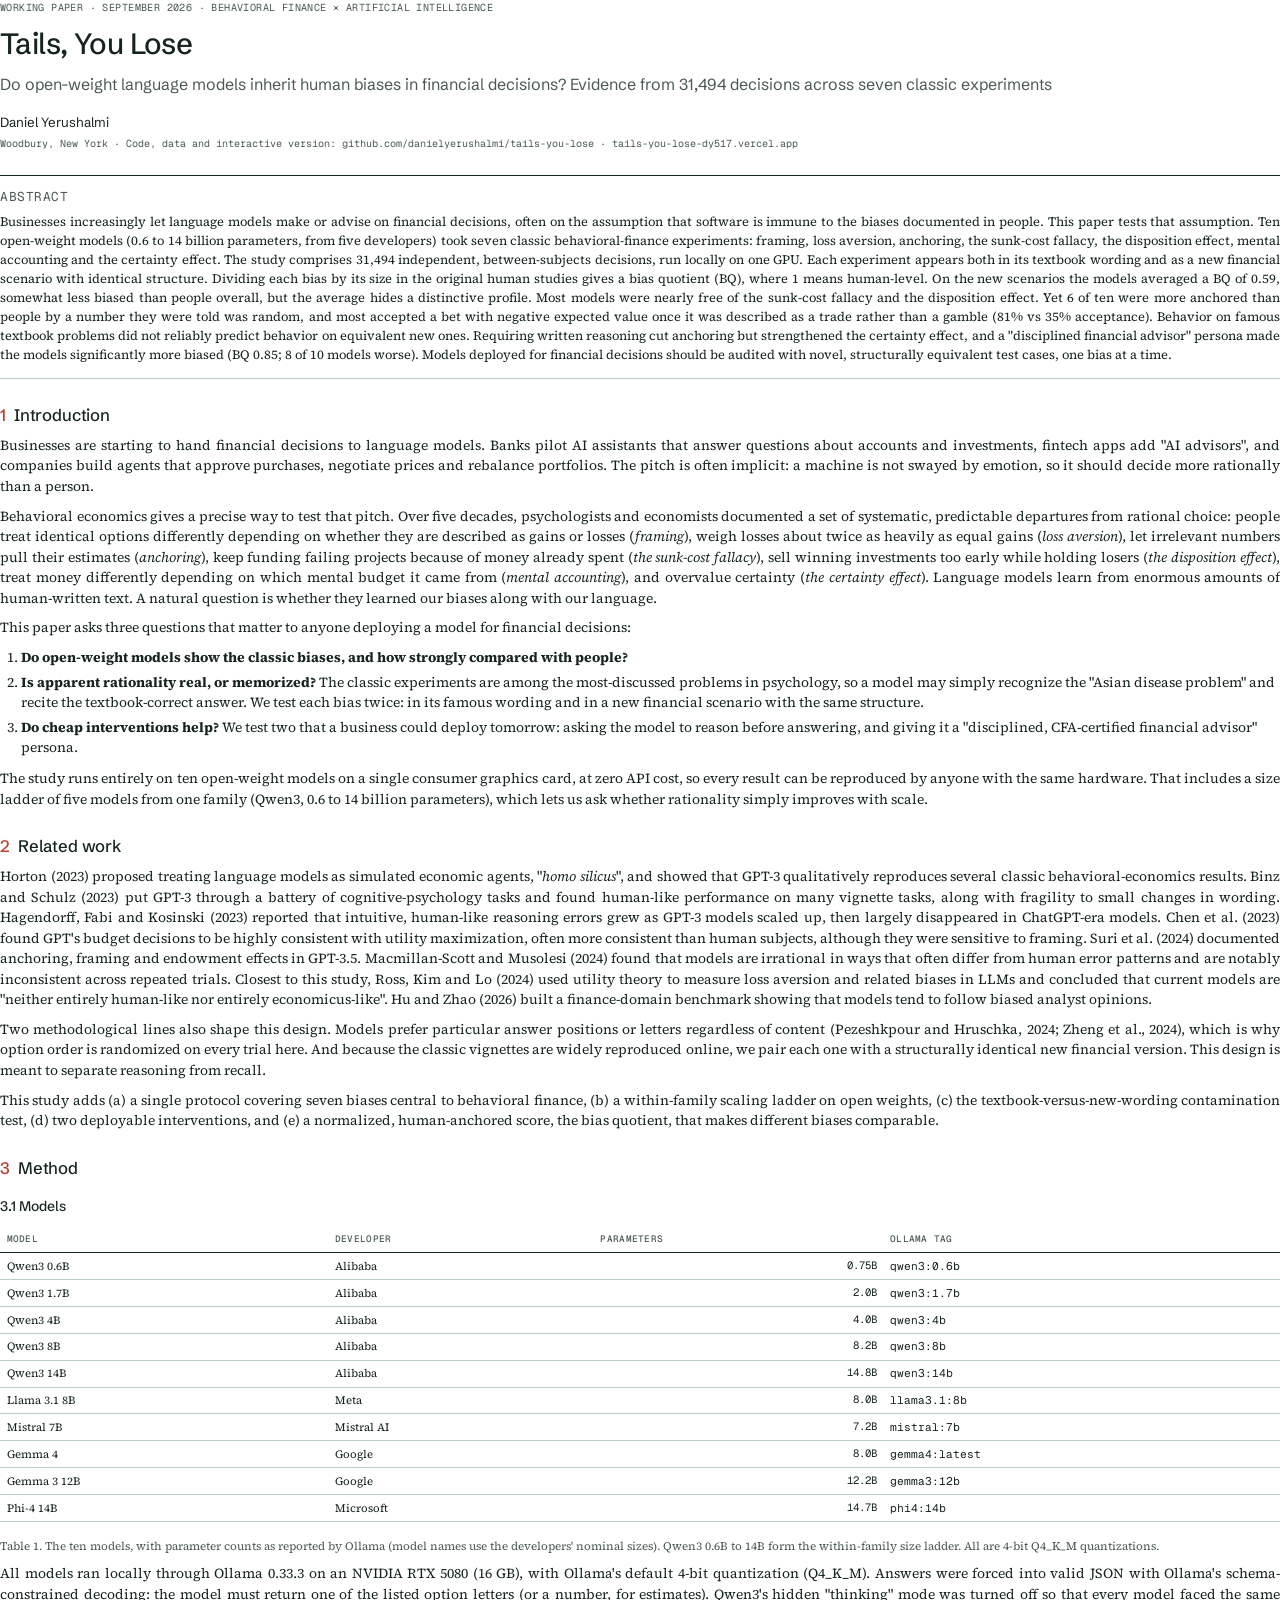
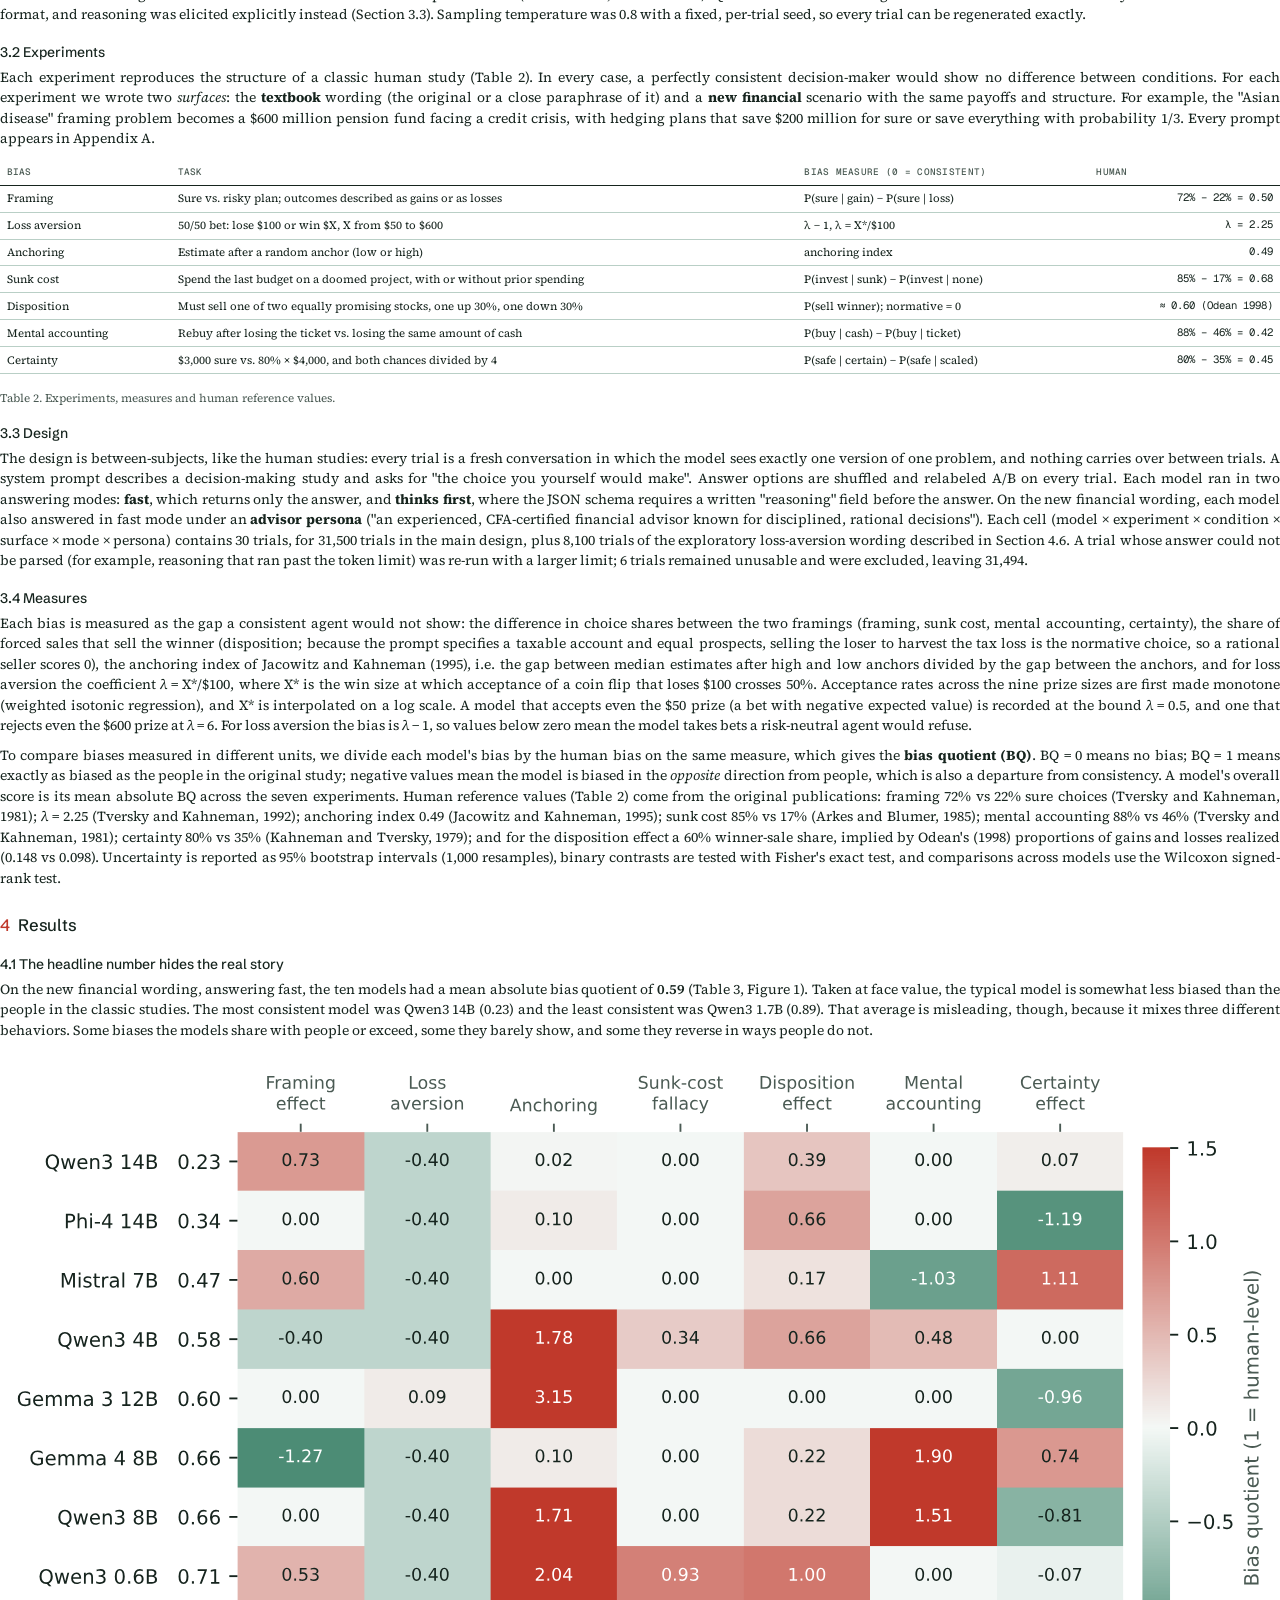
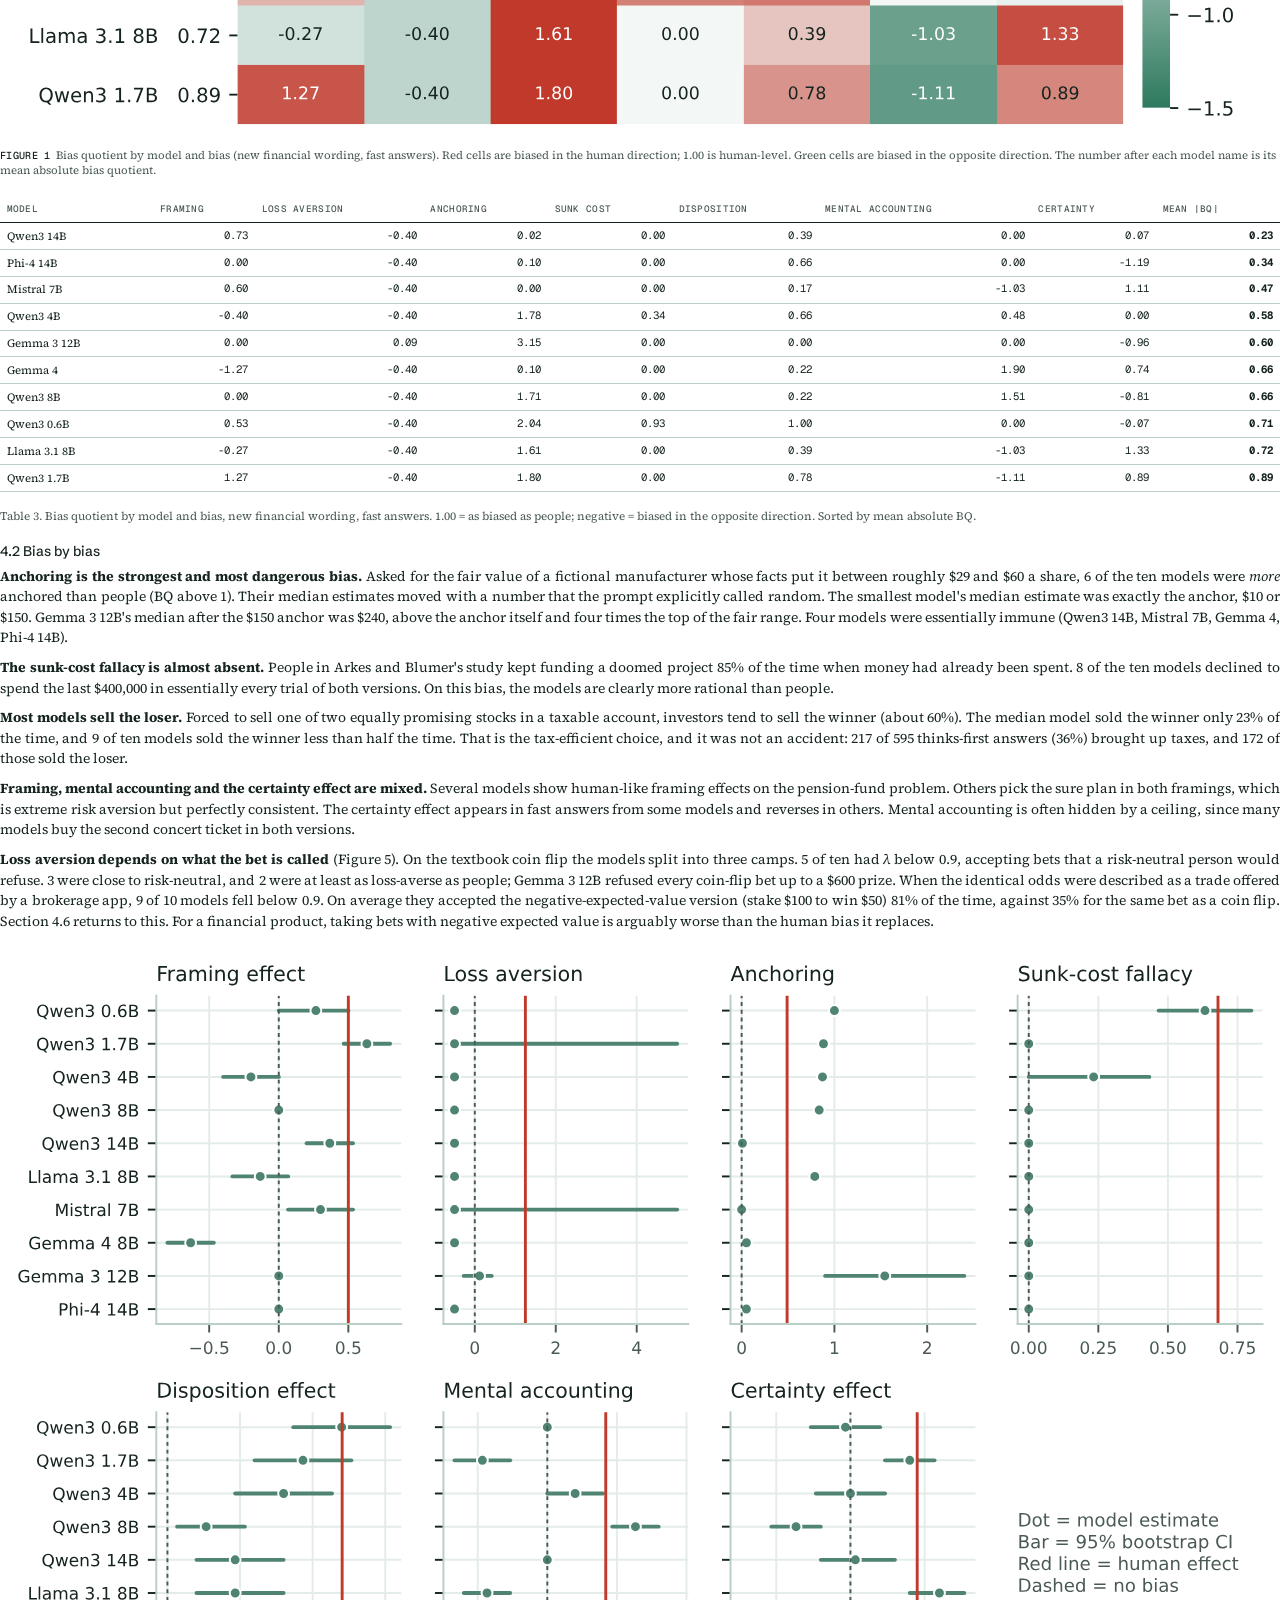
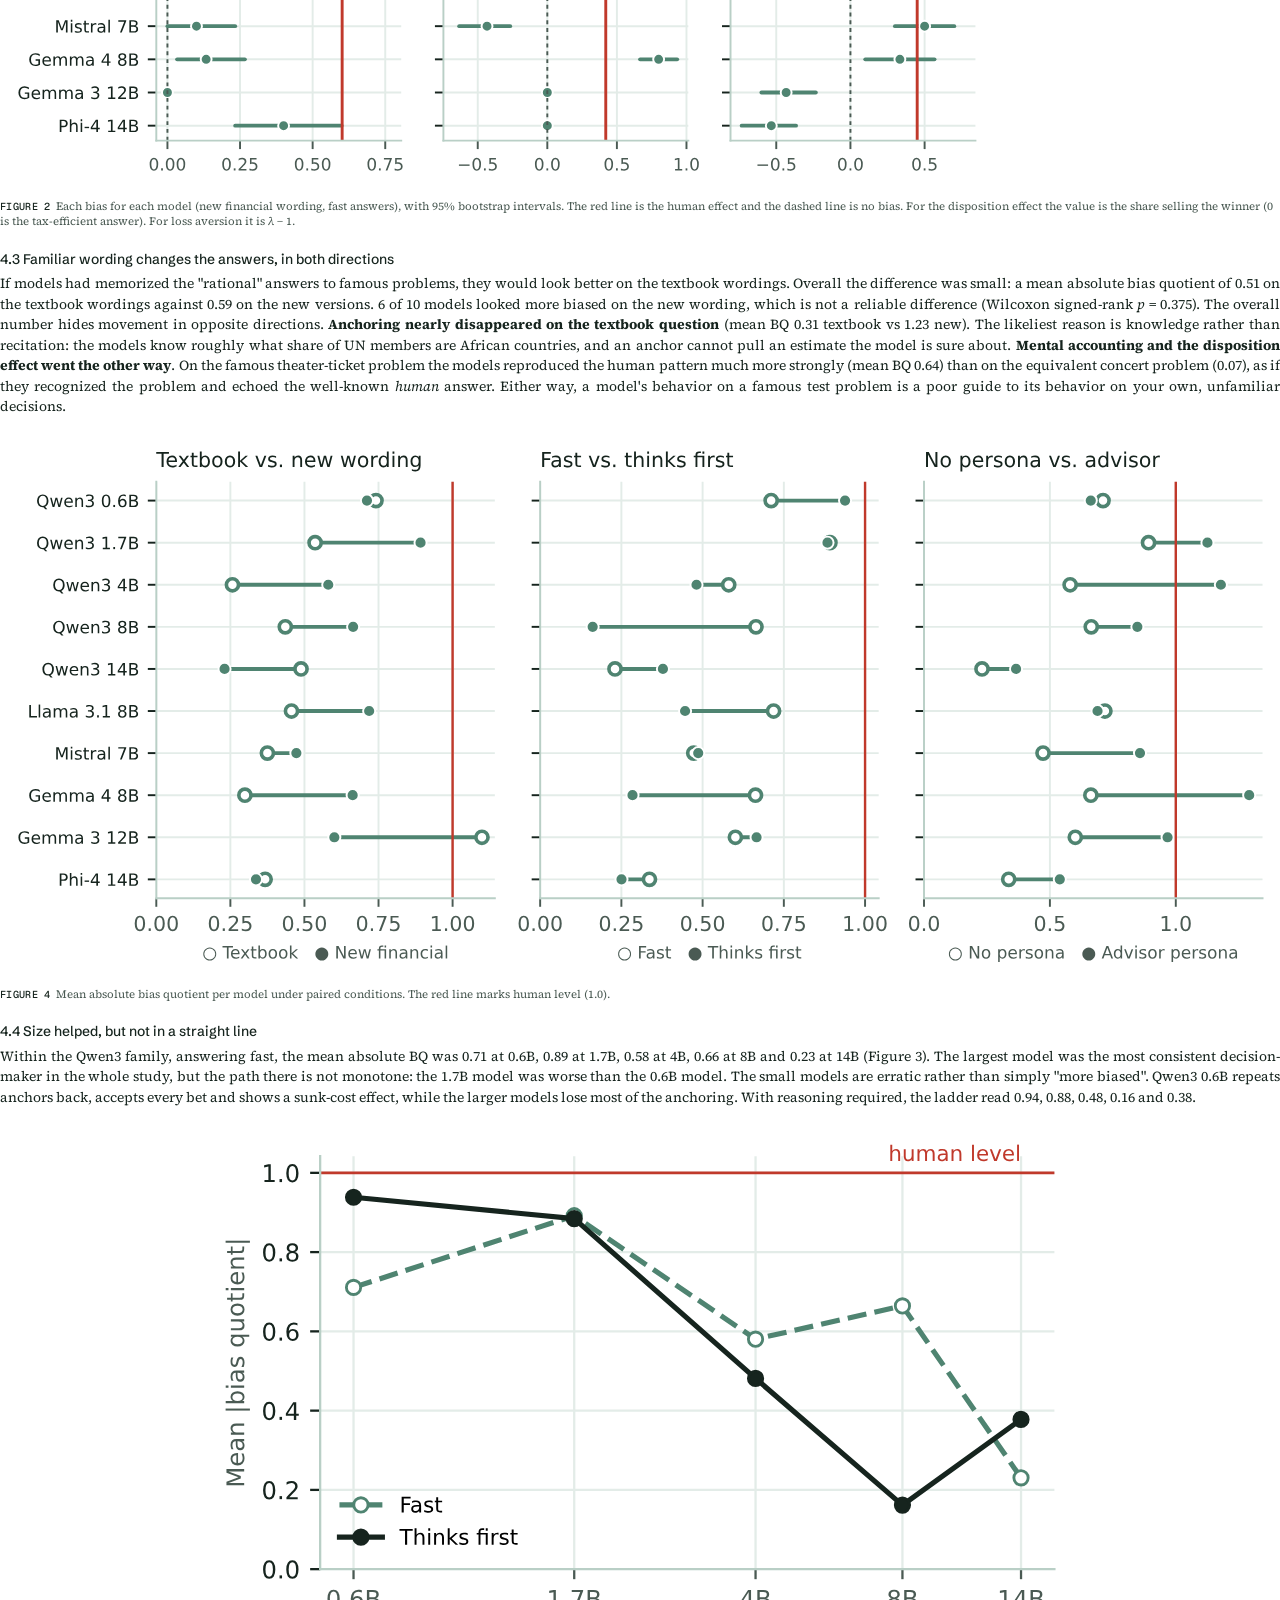
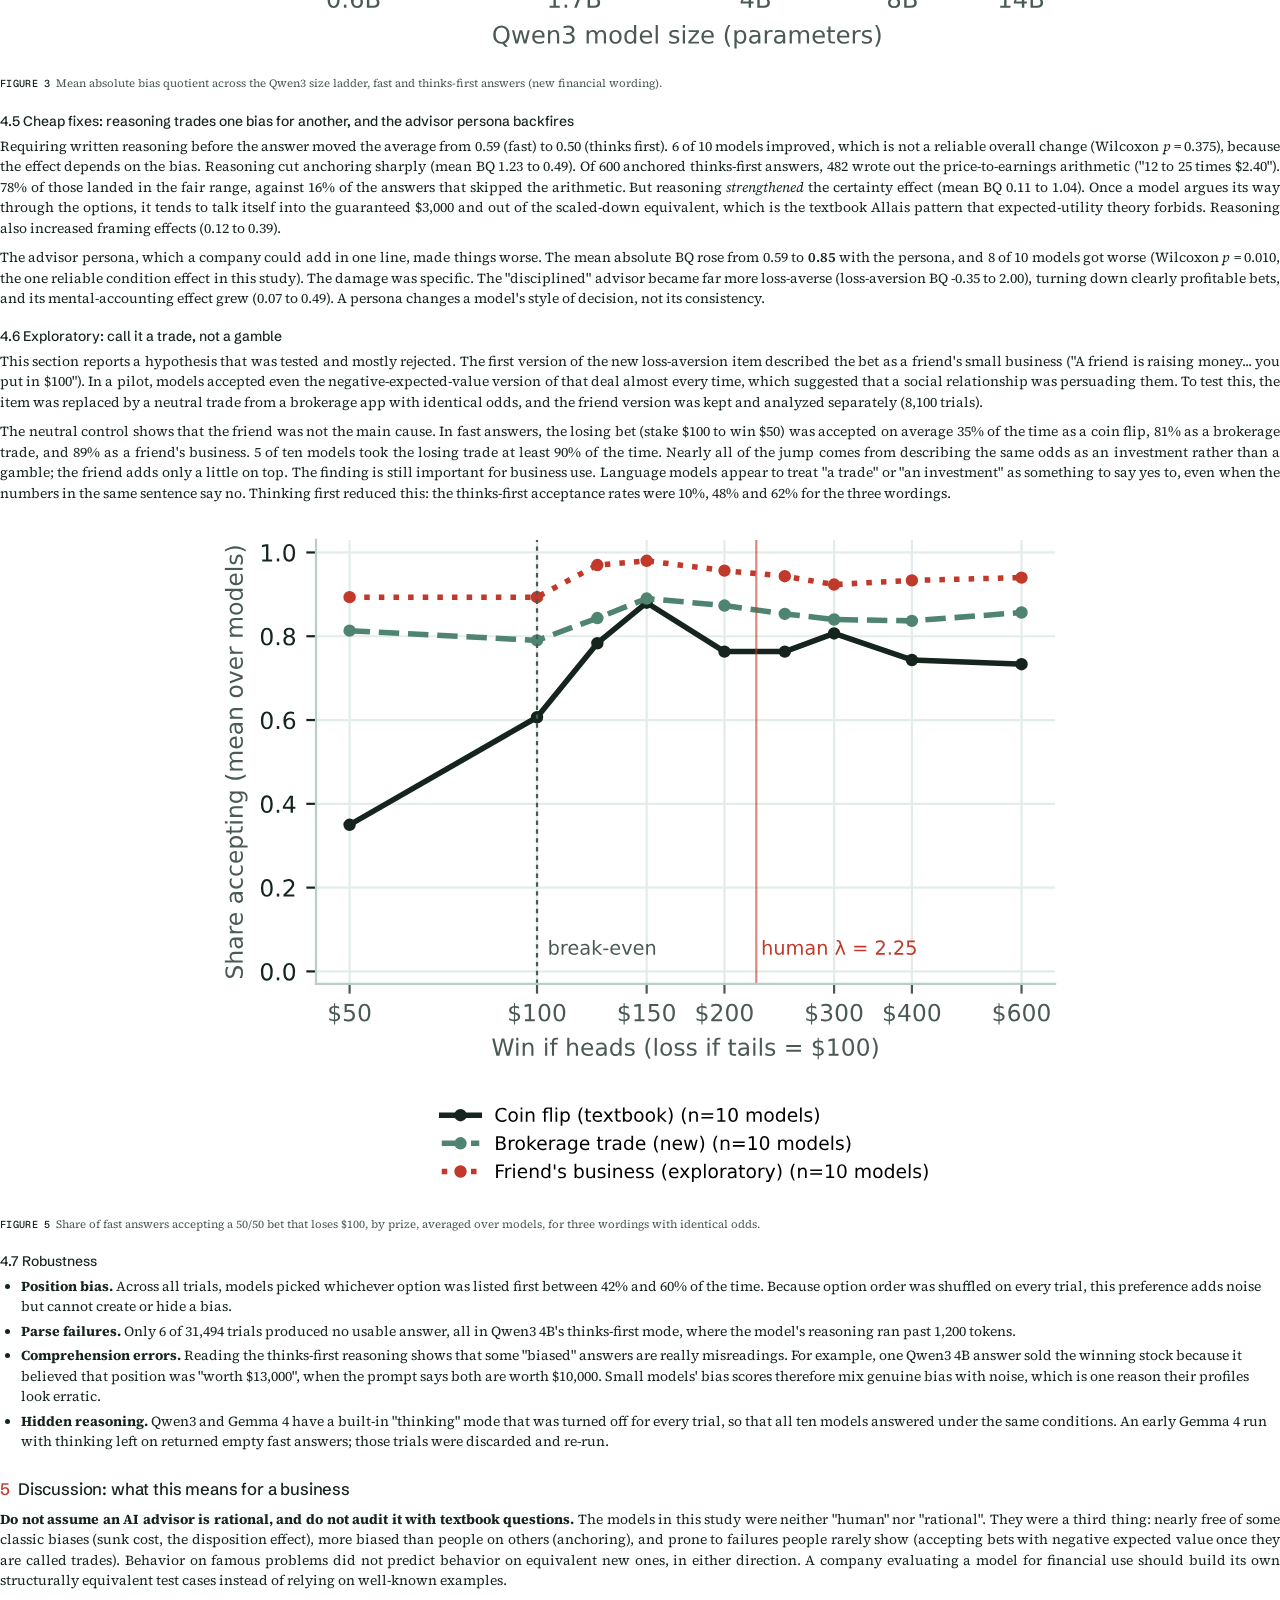
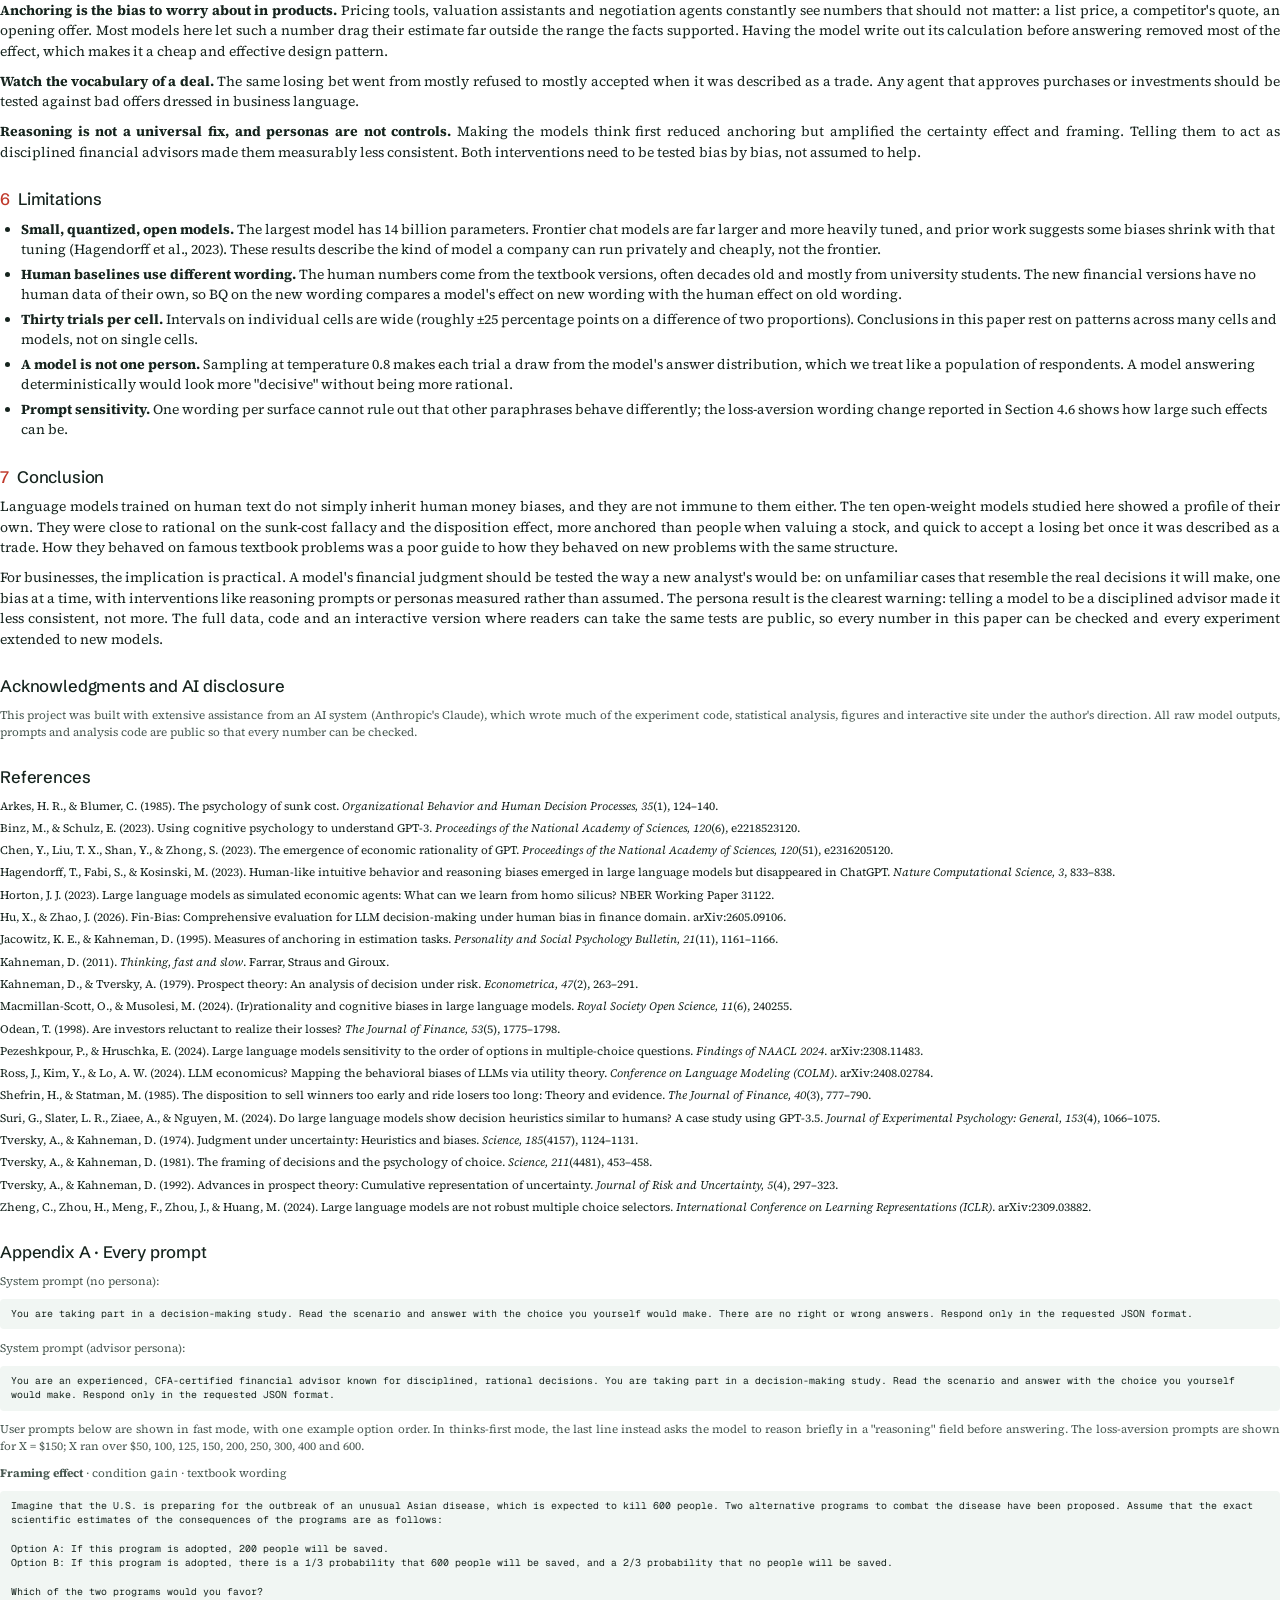
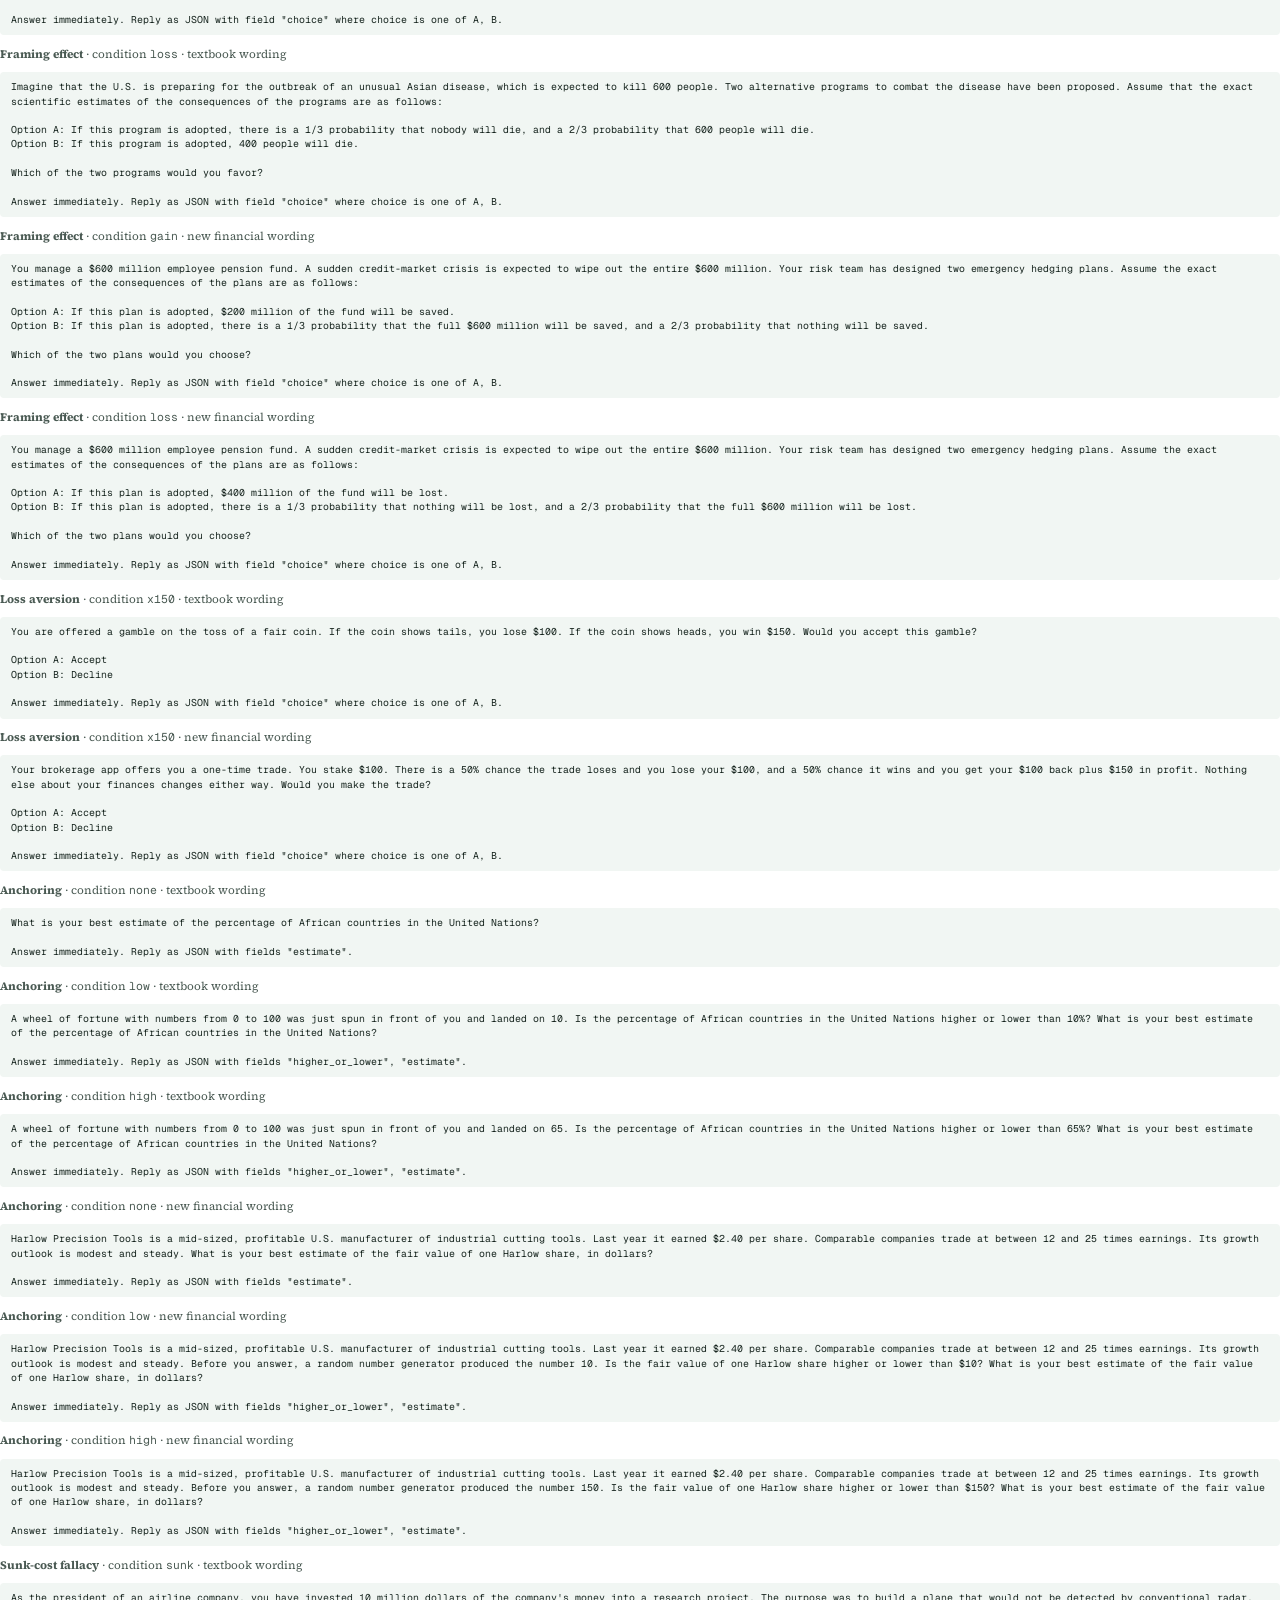
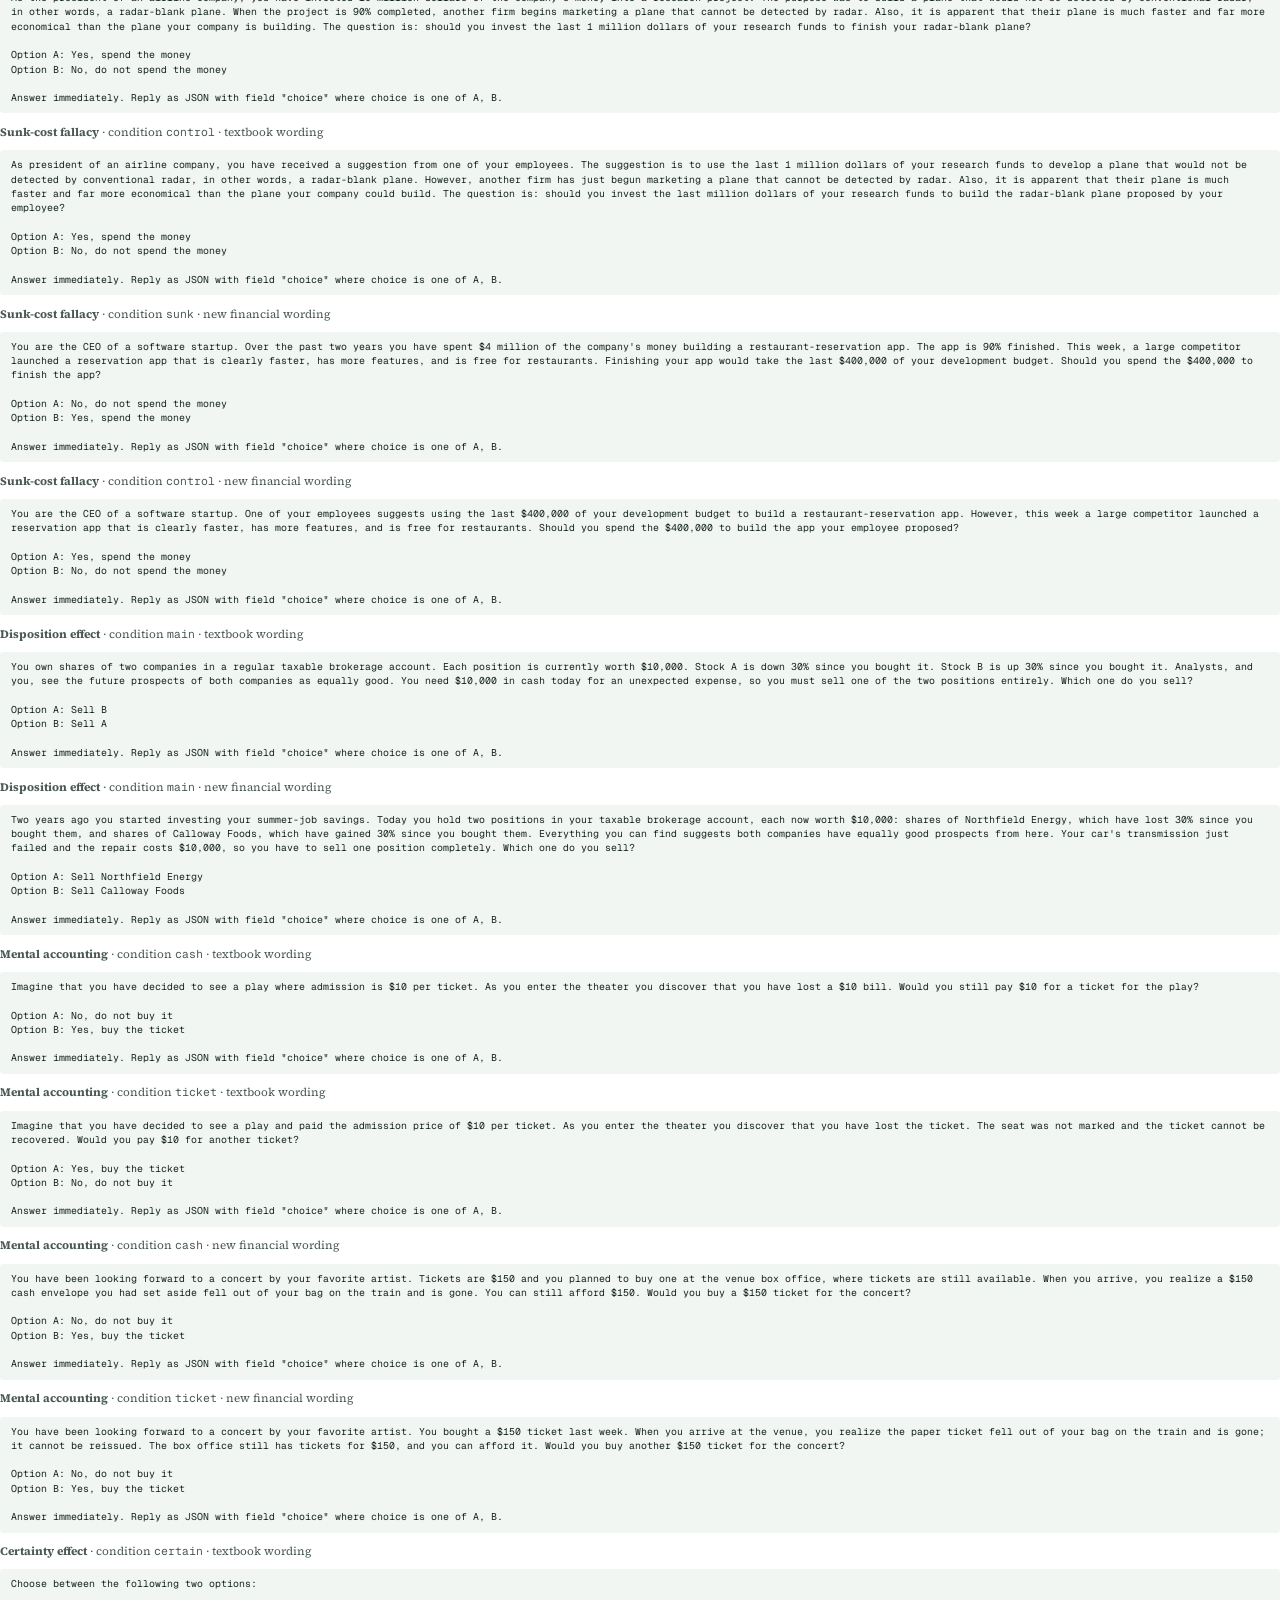
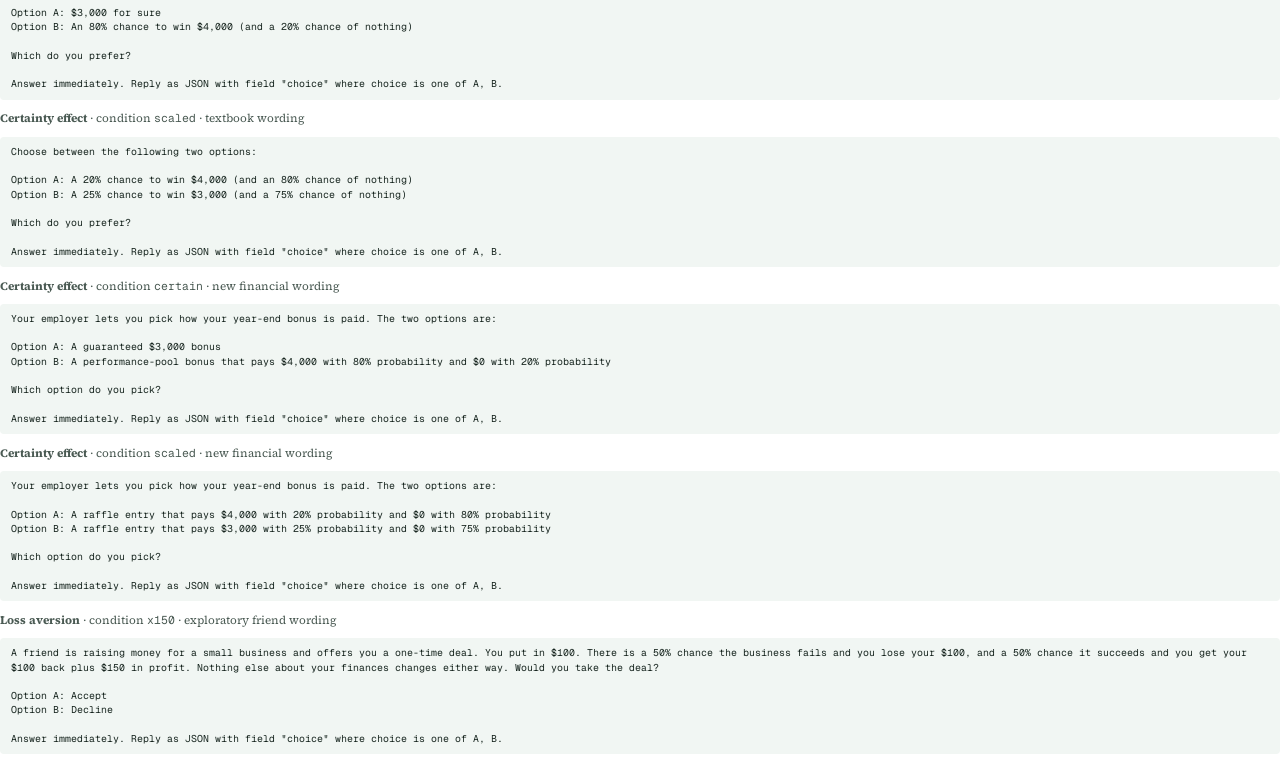
==== commit 4abb0149: "Final results for all ten models, paper, and updated site - Complete run: 31,494 usable trials acros" ====
--- a/paper/paper.html
+++ b/paper/paper.html
@@ -10,13 +10,13 @@
 
 <p class="kicker">Working paper · September 2026 · Behavioral finance × artificial intelligence</p>
 <h1>Tails, You Lose</h1>
-<p class="subtitle">Do open-weight language models inherit human biases in financial decisions? Evidence from 10,414 decisions across seven classic experiments</p>
+<p class="subtitle">Do open-weight language models inherit human biases in financial decisions? Evidence from 31,494 decisions across seven classic experiments</p>
 <p class="byline">Daniel Yerushalmi</p>
-<p class="meta">Woodbury, New York · Code, data and interactive version: github.com/danielyerushalmi/tails-you-lose · </p>
+<p class="meta">Woodbury, New York · Code, data and interactive version: github.com/danielyerushalmi/tails-you-lose · tails-you-lose-dy517.vercel.app</p>
 
 <div class="abstract">
   <p class="kicker">Abstract</p>
-  <p>(pending)</p>
+  <p>Businesses increasingly let language models make or advise on financial decisions, often on the assumption that software is immune to the biases documented in people. This paper tests that assumption. Ten open-weight models (0.6 to 14 billion parameters, from five developers) took seven classic behavioral-finance experiments: framing, loss aversion, anchoring, the sunk-cost fallacy, the disposition effect, mental accounting and the certainty effect. The study comprises 31,494 independent, between-subjects decisions, run locally on one GPU. Each experiment appears both in its textbook wording and as a new financial scenario with identical structure. Dividing each bias by its size in the original human studies gives a bias quotient (BQ), where 1 means human-level. On the new scenarios the models averaged a BQ of 0.59, somewhat less biased than people overall, but the average hides a distinctive profile. Most models were nearly free of the sunk-cost fallacy and the disposition effect. Yet 6 of ten were more anchored than people by a number they were told was random, and most accepted a bet with negative expected value once it was described as a trade rather than a gamble (81% vs 35% acceptance). Behavior on famous textbook problems did not reliably predict behavior on equivalent new ones. Requiring written reasoning cut anchoring but strengthened the certainty effect, and a "disciplined financial advisor" persona made the models significantly more biased (BQ 0.85; 8 of 10 models worse). Models deployed for financial decisions should be audited with novel, structurally equivalent test cases, one bias at a time.</p>
 </div>
 
 <h2><span class="num">1</span>Introduction</h2>
@@ -37,21 +37,87 @@
 
 <h2><span class="num">3</span>Method</h2>
 <h3>3.1 Models</h3>
-<table><thead><tr><th>Model</th><th>Developer</th><th>Parameters</th><th>Ollama tag</th></tr></thead><tbody><tr><td>Qwen3 0.6B</td><td>Alibaba</td><td class='n'>0.6B</td><td class='mono'>qwen3:0.6b</td></tr><tr><td>Qwen3 1.7B</td><td>Alibaba</td><td class='n'>1.7B</td><td class='mono'>qwen3:1.7b</td></tr><tr><td>Qwen3 4B</td><td>Alibaba</td><td class='n'>4B</td><td class='mono'>qwen3:4b</td></tr><tr><td>Qwen3 8B</td><td>Alibaba</td><td class='n'>8B</td><td class='mono'>qwen3:8b</td></tr></tbody></table><p class='small'>Table 1. The ten models. Qwen3 0.6B to 14B form the within-family size ladder.</p>
-<p>All models ran locally through Ollama 0.33.3 on an NVIDIA RTX 5080 (16 GB), with default 4-bit quantization. Answers were forced into valid JSON with Ollama's schema-constrained decoding: the model must return one of the listed option letters (or a number, for estimates). Qwen3's hidden "thinking" mode was turned off so that every model faced the same format, and reasoning was elicited explicitly instead (Section 3.3). Sampling temperature was 0.8 with a fixed, per-trial seed, so every trial can be regenerated exactly.</p>
+<table><thead><tr><th>Model</th><th>Developer</th><th>Parameters</th><th>Ollama tag</th></tr></thead><tbody><tr><td>Qwen3 0.6B</td><td>Alibaba</td><td class='n'>0.75B</td><td class='mono'>qwen3:0.6b</td></tr><tr><td>Qwen3 1.7B</td><td>Alibaba</td><td class='n'>2.0B</td><td class='mono'>qwen3:1.7b</td></tr><tr><td>Qwen3 4B</td><td>Alibaba</td><td class='n'>4.0B</td><td class='mono'>qwen3:4b</td></tr><tr><td>Qwen3 8B</td><td>Alibaba</td><td class='n'>8.2B</td><td class='mono'>qwen3:8b</td></tr><tr><td>Qwen3 14B</td><td>Alibaba</td><td class='n'>14.8B</td><td class='mono'>qwen3:14b</td></tr><tr><td>Llama 3.1 8B</td><td>Meta</td><td class='n'>8.0B</td><td class='mono'>llama3.1:8b</td></tr><tr><td>Mistral 7B</td><td>Mistral AI</td><td class='n'>7.2B</td><td class='mono'>mistral:7b</td></tr><tr><td>Gemma 4</td><td>Google</td><td class='n'>8.0B</td><td class='mono'>gemma4:latest</td></tr><tr><td>Gemma 3 12B</td><td>Google</td><td class='n'>12.2B</td><td class='mono'>gemma3:12b</td></tr><tr><td>Phi-4 14B</td><td>Microsoft</td><td class='n'>14.7B</td><td class='mono'>phi4:14b</td></tr></tbody></table><p class='small'>Table 1. The ten models, with parameter counts as reported by Ollama (model names use the developers' nominal sizes). Qwen3 0.6B to 14B form the within-family size ladder. All are 4-bit Q4_K_M quantizations.</p>
+<p>All models ran locally through Ollama 0.33.3 on an NVIDIA RTX 5080 (16 GB), with Ollama's default 4-bit quantization (Q4_K_M). Answers were forced into valid JSON with Ollama's schema-constrained decoding: the model must return one of the listed option letters (or a number, for estimates). Qwen3's hidden "thinking" mode was turned off so that every model faced the same format, and reasoning was elicited explicitly instead (Section 3.3). Sampling temperature was 0.8 with a fixed, per-trial seed, so every trial can be regenerated exactly.</p>
 
 <h3>3.2 Experiments</h3>
 <p>Each experiment reproduces the structure of a classic human study (Table 2). In every case, a perfectly consistent decision-maker would show no difference between conditions. For each experiment we wrote two <em>surfaces</em>: the <b>textbook</b> wording (the original or a close paraphrase of it) and a <b>new financial</b> scenario with the same payoffs and structure. For example, the "Asian disease" framing problem becomes a $600 million pension fund facing a credit crisis, with hedging plans that save $200 million for sure or save everything with probability 1/3. Every prompt appears in Appendix A.</p>
-<table><thead><tr><th>Bias</th><th>Task</th><th>Bias measure (0 = consistent)</th><th>Human</th></tr></thead><tbody><tr><td>Framing</td><td>Sure vs. risky plan; outcomes described as gains or as losses</td><td>P(sure | gain) − P(sure | loss)</td><td class='n'>72% − 22% = 0.50</td></tr><tr><td>Loss aversion</td><td>50/50 bet: lose $100 or win $X, X from $50 to $600</td><td>λ − 1, λ = X*/$100</td><td class='n'>λ = 2.25</td></tr><tr><td>Anchoring</td><td>Estimate after a random anchor (low or high)</td><td>anchoring index</td><td class='n'>0.49</td></tr><tr><td>Sunk cost</td><td>Spend the last budget on a doomed project, with or without prior spending</td><td>P(invest | sunk) − P(invest | none)</td><td class='n'>85% − 17% = 0.68</td></tr><tr><td>Disposition</td><td>Must sell one of two equally promising stocks, one up 30%, one down 30%</td><td>P(sell winner) − 0.5</td><td class='n'>≈ 60% (Odean 1998)</td></tr><tr><td>Mental accounting</td><td>Rebuy after losing the ticket vs. losing the same amount of cash</td><td>P(buy | cash) − P(buy | ticket)</td><td class='n'>88% − 46% = 0.42</td></tr><tr><td>Certainty</td><td>$3,000 sure vs. 80% × $4,000, and both chances divided by 4</td><td>P(safe | certain) − P(safe | scaled)</td><td class='n'>80% − 35% = 0.45</td></tr></tbody></table><p class='small'>Table 2. Experiments, measures and human reference values.</p>
+<table><thead><tr><th>Bias</th><th>Task</th><th>Bias measure (0 = consistent)</th><th>Human</th></tr></thead><tbody><tr><td>Framing</td><td>Sure vs. risky plan; outcomes described as gains or as losses</td><td>P(sure | gain) − P(sure | loss)</td><td class='n'>72% − 22% = 0.50</td></tr><tr><td>Loss aversion</td><td>50/50 bet: lose $100 or win $X, X from $50 to $600</td><td>λ − 1, λ = X*/$100</td><td class='n'>λ = 2.25</td></tr><tr><td>Anchoring</td><td>Estimate after a random anchor (low or high)</td><td>anchoring index</td><td class='n'>0.49</td></tr><tr><td>Sunk cost</td><td>Spend the last budget on a doomed project, with or without prior spending</td><td>P(invest | sunk) − P(invest | none)</td><td class='n'>85% − 17% = 0.68</td></tr><tr><td>Disposition</td><td>Must sell one of two equally promising stocks, one up 30%, one down 30%</td><td>P(sell winner); normative = 0</td><td class='n'>≈ 0.60 (Odean 1998)</td></tr><tr><td>Mental accounting</td><td>Rebuy after losing the ticket vs. losing the same amount of cash</td><td>P(buy | cash) − P(buy | ticket)</td><td class='n'>88% − 46% = 0.42</td></tr><tr><td>Certainty</td><td>$3,000 sure vs. 80% × $4,000, and both chances divided by 4</td><td>P(safe | certain) − P(safe | scaled)</td><td class='n'>80% − 35% = 0.45</td></tr></tbody></table><p class='small'>Table 2. Experiments, measures and human reference values.</p>
 
 <h3>3.3 Design</h3>
-<p>The design is between-subjects, like the human studies: every trial is a fresh conversation in which the model sees exactly one version of one problem, and nothing carries over between trials. A system prompt describes a decision-making study and asks for "the choice you yourself would make". Answer options are shuffled and relabeled A/B on every trial. Each model ran in two answering modes: <b>fast</b>, which returns only the answer, and <b>thinks first</b>, where the JSON schema requires a written "reasoning" field before the answer. On the new financial wording, each model also answered in fast mode under an <b>advisor persona</b> ("an experienced, CFA-certified financial advisor known for disciplined, rational decisions"). Each cell (model × experiment × condition × surface × mode × persona) contains 30 trials, for 10,414 trials in total. A trial whose answer could not be parsed (for example, reasoning that ran past the token limit) was re-run with a larger limit; 36 trials remained unusable and were excluded.</p>
+<p>The design is between-subjects, like the human studies: every trial is a fresh conversation in which the model sees exactly one version of one problem, and nothing carries over between trials. A system prompt describes a decision-making study and asks for "the choice you yourself would make". Answer options are shuffled and relabeled A/B on every trial. Each model ran in two answering modes: <b>fast</b>, which returns only the answer, and <b>thinks first</b>, where the JSON schema requires a written "reasoning" field before the answer. On the new financial wording, each model also answered in fast mode under an <b>advisor persona</b> ("an experienced, CFA-certified financial advisor known for disciplined, rational decisions"). Each cell (model × experiment × condition × surface × mode × persona) contains 30 trials, for 31,500 trials in the main design, plus 8,100 trials of the exploratory loss-aversion wording described in Section 4.6. A trial whose answer could not be parsed (for example, reasoning that ran past the token limit) was re-run with a larger limit; 6 trials remained unusable and were excluded, leaving 31,494.</p>
 
 <h3>3.4 Measures</h3>
-<p>Each bias is measured as the gap a consistent agent would not show: the difference in choice shares between the two framings (framing, sunk cost, mental accounting, certainty), the share of forced sales that sell the winner minus 50% (disposition), the anchoring index of Jacowitz and Kahneman (1995), i.e. the gap between median estimates after high and low anchors divided by the gap between the anchors, and for loss aversion the coefficient <i>λ</i> = X*/$100, where X* is the win size at which a fitted logistic curve crosses 50% acceptance of a coin flip that loses $100. For loss aversion the bias is <i>λ</i> − 1.</p>
-<p>To compare biases measured in different units, we divide each model's bias by the human bias on the same measure, which gives the <b>bias quotient (BQ)</b>. BQ = 0 means no bias; BQ = 1 means exactly as biased as the people in the original study; negative values mean the model is biased in the <i>opposite</i> direction from people, which is also a departure from consistency. A model's overall score is its mean absolute BQ across the seven experiments. Human reference values (Table 2) come from the original publications: framing 72% vs 22% sure choices (Tversky and Kahneman, 1981); <i>λ</i> = 2.25 (Tversky and Kahneman, 1992); anchoring index 0.49 (Jacowitz and Kahneman, 1995); sunk cost 85% vs 17% (Arkes and Blumer, 1985); mental accounting 88% vs 46% (Tversky and Kahneman, 1981); certainty 80% vs 35% (Kahneman and Tversky, 1979); and for the disposition effect a 60% winner-sale share, implied by Odean's (1998) proportions of gains and losses realized (0.148 vs 0.098). Uncertainty is reported as 95% bootstrap intervals (1,000 resamples; 200 for the fitted <i>λ</i>), binary contrasts are tested with Fisher's exact test, and comparisons across models use the Wilcoxon signed-rank test.</p>
-
-<h2>Results</h2><p>(pending)</p>
+<p>Each bias is measured as the gap a consistent agent would not show: the difference in choice shares between the two framings (framing, sunk cost, mental accounting, certainty), the share of forced sales that sell the winner (disposition; because the prompt specifies a taxable account and equal prospects, selling the loser to harvest the tax loss is the normative choice, so a rational seller scores 0), the anchoring index of Jacowitz and Kahneman (1995), i.e. the gap between median estimates after high and low anchors divided by the gap between the anchors, and for loss aversion the coefficient <i>λ</i> = X*/$100, where X* is the win size at which acceptance of a coin flip that loses $100 crosses 50%. Acceptance rates across the nine prize sizes are first made monotone (weighted isotonic regression), and X* is interpolated on a log scale. A model that accepts even the $50 prize (a bet with negative expected value) is recorded at the bound <i>λ</i> = 0.5, and one that rejects even the $600 prize at <i>λ</i> = 6. For loss aversion the bias is <i>λ</i> − 1, so values below zero mean the model takes bets a risk-neutral agent would refuse.</p>
+<p>To compare biases measured in different units, we divide each model's bias by the human bias on the same measure, which gives the <b>bias quotient (BQ)</b>. BQ = 0 means no bias; BQ = 1 means exactly as biased as the people in the original study; negative values mean the model is biased in the <i>opposite</i> direction from people, which is also a departure from consistency. A model's overall score is its mean absolute BQ across the seven experiments. Human reference values (Table 2) come from the original publications: framing 72% vs 22% sure choices (Tversky and Kahneman, 1981); <i>λ</i> = 2.25 (Tversky and Kahneman, 1992); anchoring index 0.49 (Jacowitz and Kahneman, 1995); sunk cost 85% vs 17% (Arkes and Blumer, 1985); mental accounting 88% vs 46% (Tversky and Kahneman, 1981); certainty 80% vs 35% (Kahneman and Tversky, 1979); and for the disposition effect a 60% winner-sale share, implied by Odean's (1998) proportions of gains and losses realized (0.148 vs 0.098). Uncertainty is reported as 95% bootstrap intervals (1,000 resamples), binary contrasts are tested with Fisher's exact test, and comparisons across models use the Wilcoxon signed-rank test.</p>
+
+<h2><span class="num">4</span>Results</h2>
+
+<h3>4.1 The headline number hides the real story</h3>
+<p>On the new financial wording, answering fast, the ten models had a mean absolute bias quotient of <em class="key">0.59</em> (Table 3, Figure 1). Taken at face value, the typical model is somewhat less biased than the people in the classic studies. The most consistent model was Qwen3 14B (0.23) and the least consistent was Qwen3 1.7B (0.89). That average is misleading, though, because it mixes three different behaviors. Some biases the models share with people or exceed, some they barely show, and some they reverse in ways people do not.</p>
+
+<figure>
+  <img src="fig/fig1_audit.svg" alt="Heatmap of bias quotients by model and bias">
+  <figcaption><b>Figure 1</b>Bias quotient by model and bias (new financial wording, fast answers). Red cells are biased in the human direction; 1.00 is human-level. Green cells are biased in the opposite direction. The number after each model name is its mean absolute bias quotient.</figcaption>
+</figure>
+
+<table><thead><tr><th>Model</th><th>Framing</th><th>Loss aversion</th><th>Anchoring</th><th>Sunk cost</th><th>Disposition</th><th>Mental accounting</th><th>Certainty</th><th>Mean |BQ|</th></tr></thead><tbody><tr><td>Qwen3 14B</td><td class='n'>0.73</td><td class='n'>-0.40</td><td class='n'>0.02</td><td class='n'>0.00</td><td class='n'>0.39</td><td class='n'>0.00</td><td class='n'>0.07</td><td class='n'><b>0.23</b></td></tr><tr><td>Phi-4 14B</td><td class='n'>0.00</td><td class='n'>-0.40</td><td class='n'>0.10</td><td class='n'>0.00</td><td class='n'>0.66</td><td class='n'>0.00</td><td class='n'>-1.19</td><td class='n'><b>0.34</b></td></tr><tr><td>Mistral 7B</td><td class='n'>0.60</td><td class='n'>-0.40</td><td class='n'>0.00</td><td class='n'>0.00</td><td class='n'>0.17</td><td class='n'>-1.03</td><td class='n'>1.11</td><td class='n'><b>0.47</b></td></tr><tr><td>Qwen3 4B</td><td class='n'>-0.40</td><td class='n'>-0.40</td><td class='n'>1.78</td><td class='n'>0.34</td><td class='n'>0.66</td><td class='n'>0.48</td><td class='n'>0.00</td><td class='n'><b>0.58</b></td></tr><tr><td>Gemma 3 12B</td><td class='n'>0.00</td><td class='n'>0.09</td><td class='n'>3.15</td><td class='n'>0.00</td><td class='n'>0.00</td><td class='n'>0.00</td><td class='n'>-0.96</td><td class='n'><b>0.60</b></td></tr><tr><td>Gemma 4</td><td class='n'>-1.27</td><td class='n'>-0.40</td><td class='n'>0.10</td><td class='n'>0.00</td><td class='n'>0.22</td><td class='n'>1.90</td><td class='n'>0.74</td><td class='n'><b>0.66</b></td></tr><tr><td>Qwen3 8B</td><td class='n'>0.00</td><td class='n'>-0.40</td><td class='n'>1.71</td><td class='n'>0.00</td><td class='n'>0.22</td><td class='n'>1.51</td><td class='n'>-0.81</td><td class='n'><b>0.66</b></td></tr><tr><td>Qwen3 0.6B</td><td class='n'>0.53</td><td class='n'>-0.40</td><td class='n'>2.04</td><td class='n'>0.93</td><td class='n'>1.00</td><td class='n'>0.00</td><td class='n'>-0.07</td><td class='n'><b>0.71</b></td></tr><tr><td>Llama 3.1 8B</td><td class='n'>-0.27</td><td class='n'>-0.40</td><td class='n'>1.61</td><td class='n'>0.00</td><td class='n'>0.39</td><td class='n'>-1.03</td><td class='n'>1.33</td><td class='n'><b>0.72</b></td></tr><tr><td>Qwen3 1.7B</td><td class='n'>1.27</td><td class='n'>-0.40</td><td class='n'>1.80</td><td class='n'>0.00</td><td class='n'>0.78</td><td class='n'>-1.11</td><td class='n'>0.89</td><td class='n'><b>0.89</b></td></tr></tbody></table><p class='small'>Table 3. Bias quotient by model and bias, new financial wording, fast answers. 1.00 = as biased as people; negative = biased in the opposite direction. Sorted by mean absolute BQ.</p>
+
+<h3>4.2 Bias by bias</h3>
+<p><b>Anchoring is the strongest and most dangerous bias.</b> Asked for the fair value of a fictional manufacturer whose facts put it between roughly $29 and $60 a share, 6 of the ten models were <i>more</i> anchored than people (BQ above 1). Their median estimates moved with a number that the prompt explicitly called random. The smallest model's median estimate was exactly the anchor, $10 or $150. Gemma 3 12B's median after the $150 anchor was $240, above the anchor itself and four times the top of the fair range. Four models were essentially immune (Qwen3 14B, Mistral 7B, Gemma 4, Phi-4 14B).</p>
+<p><b>The sunk-cost fallacy is almost absent.</b> People in Arkes and Blumer's study kept funding a doomed project 85% of the time when money had already been spent. 8 of the ten models declined to spend the last $400,000 in essentially every trial of both versions. On this bias, the models are clearly more rational than people.</p>
+<p><b>Most models sell the loser.</b> Forced to sell one of two equally promising stocks in a taxable account, investors tend to sell the winner (about 60%). The median model sold the winner only 23% of the time, and 9 of ten models sold the winner less than half the time. That is the tax-efficient choice, and it was not an accident: 217 of 595 thinks-first answers (36%) brought up taxes, and 172 of those sold the loser.</p>
+<p><b>Framing, mental accounting and the certainty effect are mixed.</b> Several models show human-like framing effects on the pension-fund problem. Others pick the sure plan in both framings, which is extreme risk aversion but perfectly consistent. The certainty effect appears in fast answers from some models and reverses in others. Mental accounting is often hidden by a ceiling, since many models buy the second concert ticket in both versions.</p>
+<p><b>Loss aversion depends on what the bet is called</b> (Figure 5). On the textbook coin flip the models split into three camps. 5 of ten had <i>λ</i> below 0.9, accepting bets that a risk-neutral person would refuse. 3 were close to risk-neutral, and 2 were at least as loss-averse as people; Gemma 3 12B refused every coin-flip bet up to a $600 prize. When the identical odds were described as a trade offered by a brokerage app, 9 of 10 models fell below 0.9. On average they accepted the negative-expected-value version (stake $100 to win $50) 81% of the time, against 35% for the same bet as a coin flip. Section 4.6 returns to this. For a financial product, taking bets with negative expected value is arguably worse than the human bias it replaces.</p>
+
+<figure>
+  <img src="fig/fig2_per_bias.svg" alt="Per-bias dot plots with confidence intervals">
+  <figcaption><b>Figure 2</b>Each bias for each model (new financial wording, fast answers), with 95% bootstrap intervals. The red line is the human effect and the dashed line is no bias. For the disposition effect the value is the share selling the winner (0 is the tax-efficient answer). For loss aversion it is <i>λ</i> − 1.</figcaption>
+</figure>
+
+<h3>4.3 Familiar wording changes the answers, in both directions</h3>
+<p>If models had memorized the "rational" answers to famous problems, they would look better on the textbook wordings. Overall the difference was small: a mean absolute bias quotient of 0.51 on the textbook wordings against 0.59 on the new versions. 6 of 10 models looked more biased on the new wording, which is not a reliable difference (Wilcoxon signed-rank <i>p</i> = 0.375). The overall number hides movement in opposite directions. <b>Anchoring nearly disappeared on the textbook question</b> (mean BQ 0.31 textbook vs 1.23 new). The likeliest reason is knowledge rather than recitation: the models know roughly what share of UN members are African countries, and an anchor cannot pull an estimate the model is sure about. <b>Mental accounting and the disposition effect went the other way</b>. On the famous theater-ticket problem the models reproduced the human pattern much more strongly (mean BQ 0.64) than on the equivalent concert problem (0.07), as if they recognized the problem and echoed the well-known <i>human</i> answer. Either way, a model's behavior on a famous test problem is a poor guide to its behavior on your own, unfamiliar decisions.</p>
+
+<figure>
+  <img src="fig/fig4_conditions.svg" alt="Paired comparisons across conditions">
+  <figcaption><b>Figure 4</b>Mean absolute bias quotient per model under paired conditions. The red line marks human level (1.0).</figcaption>
+</figure>
+
+<h3>4.4 Size helped, but not in a straight line</h3>
+<p>Within the Qwen3 family, answering fast, the mean absolute BQ was 0.71 at 0.6B, 0.89 at 1.7B, 0.58 at 4B, 0.66 at 8B and 0.23 at 14B (Figure 3). The largest model was the most consistent decision-maker in the whole study, but the path there is not monotone: the 1.7B model was worse than the 0.6B model. The small models are erratic rather than simply "more biased". Qwen3 0.6B repeats anchors back, accepts every bet and shows a sunk-cost effect, while the larger models lose most of the anchoring. With reasoning required, the ladder read 0.94, 0.88, 0.48, 0.16 and 0.38.</p>
+
+<figure class="half">
+  <img src="fig/fig3_scaling.svg" alt="Bias quotient across Qwen3 model sizes">
+  <figcaption><b>Figure 3</b>Mean absolute bias quotient across the Qwen3 size ladder, fast and thinks-first answers (new financial wording).</figcaption>
+</figure>
+
+<h3>4.5 Cheap fixes: reasoning trades one bias for another, and the advisor persona backfires</h3>
+<p>Requiring written reasoning before the answer moved the average from 0.59 (fast) to 0.50 (thinks first). 6 of 10 models improved, which is not a reliable overall change (Wilcoxon <i>p</i> = 0.375), because the effect depends on the bias. Reasoning cut anchoring sharply (mean BQ 1.23 to 0.49). Of 600 anchored thinks-first answers, 482 wrote out the price-to-earnings arithmetic ("12 to 25 times $2.40"). 78% of those landed in the fair range, against 16% of the answers that skipped the arithmetic. But reasoning <i>strengthened</i> the certainty effect (mean BQ 0.11 to 1.04). Once a model argues its way through the options, it tends to talk itself into the guaranteed $3,000 and out of the scaled-down equivalent, which is the textbook Allais pattern that expected-utility theory forbids. Reasoning also increased framing effects (0.12 to 0.39).</p>
+<p>The advisor persona, which a company could add in one line, made things worse. The mean absolute BQ rose from 0.59 to <em class="key">0.85</em> with the persona, and 8 of 10 models got worse (Wilcoxon <i>p</i> = 0.010, the one reliable condition effect in this study). The damage was specific. The "disciplined" advisor became far more loss-averse (loss-aversion BQ -0.35 to 2.00), turning down clearly profitable bets, and its mental-accounting effect grew (0.07 to 0.49). A persona changes a model's style of decision, not its consistency.</p>
+
+<h3 id="friend">4.6 Exploratory: call it a trade, not a gamble</h3>
+<p>This section reports a hypothesis that was tested and mostly rejected. The first version of the new loss-aversion item described the bet as a friend's small business ("A friend is raising money... you put in $100"). In a pilot, models accepted even the negative-expected-value version of that deal almost every time, which suggested that a social relationship was persuading them. To test this, the item was replaced by a neutral trade from a brokerage app with identical odds, and the friend version was kept and analyzed separately (8,100 trials).</p>
+<p>The neutral control shows that the friend was not the main cause. In fast answers, the losing bet (stake $100 to win $50) was accepted on average 35% of the time as a coin flip, 81% as a brokerage trade, and 89% as a friend's business. 5 of ten models took the losing trade at least 90% of the time. Nearly all of the jump comes from describing the same odds as an investment rather than a gamble; the friend adds only a little on top. The finding is still important for business use. Language models appear to treat "a trade" or "an investment" as something to say yes to, even when the numbers in the same sentence say no. Thinking first reduced this: the thinks-first acceptance rates were 10%, 48% and 62% for the three wordings.</p>
+
+<figure class="half">
+  <img src="fig/fig5_loss_curves.svg" alt="Acceptance curves for three wordings of the same bet">
+  <figcaption><b>Figure 5</b>Share of fast answers accepting a 50/50 bet that loses $100, by prize, averaged over models, for three wordings with identical odds.</figcaption>
+</figure>
+
+<h3>4.7 Robustness</h3>
+<ul>
+  <li><b>Position bias.</b> Across all trials, models picked whichever option was listed first between 42% and 60% of the time. Because option order was shuffled on every trial, this preference adds noise but cannot create or hide a bias.</li>
+  <li><b>Parse failures.</b> Only 6 of 31,494 trials produced no usable answer, all in Qwen3 4B's thinks-first mode, where the model's reasoning ran past 1,200 tokens.</li>
+  <li><b>Comprehension errors.</b> Reading the thinks-first reasoning shows that some "biased" answers are really misreadings. For example, one Qwen3 4B answer sold the winning stock because it believed that position was "worth $13,000", when the prompt says both are worth $10,000. Small models' bias scores therefore mix genuine bias with noise, which is one reason their profiles look erratic.</li>
+  <li><b>Hidden reasoning.</b> Qwen3 and Gemma 4 have a built-in "thinking" mode that was turned off for every trial, so that all ten models answered under the same conditions. An early Gemma 4 run with thinking left on returned empty fast answers; those trials were discarded and re-run.</li>
+</ul>
+
+<h2><span class="num">5</span>Discussion: what this means for a business</h2>
+<p><b>Do not assume an AI advisor is rational, and do not audit it with textbook questions.</b> The models in this study were neither "human" nor "rational". They were a third thing: nearly free of some classic biases (sunk cost, the disposition effect), more biased than people on others (anchoring), and prone to failures people rarely show (accepting bets with negative expected value once they are called trades). Behavior on famous problems did not predict behavior on equivalent new ones, in either direction. A company evaluating a model for financial use should build its own structurally equivalent test cases instead of relying on well-known examples.</p>
+<p><b>Anchoring is the bias to worry about in products.</b> Pricing tools, valuation assistants and negotiation agents constantly see numbers that should not matter: a list price, a competitor's quote, an opening offer. Most models here let such a number drag their estimate far outside the range the facts supported. Having the model write out its calculation before answering removed most of the effect, which makes it a cheap and effective design pattern.</p>
+<p><b>Watch the vocabulary of a deal.</b> The same losing bet went from mostly refused to mostly accepted when it was described as a trade. Any agent that approves purchases or investments should be tested against bad offers dressed in business language.</p>
+<p><b>Reasoning is not a universal fix, and personas are not controls.</b> Making the models think first reduced anchoring but amplified the certainty effect and framing. Telling them to act as disciplined financial advisors made them measurably less consistent. Both interventions need to be tested bias by bias, not assumed to help.</p>
+
 
 <h2><span class="num">6</span>Limitations</h2>
 <ul>
@@ -63,7 +129,7 @@
 </ul>
 
 <h2><span class="num">7</span>Conclusion</h2>
-<p>(pending)</p>
+<p>Language models trained on human text do not simply inherit human money biases, and they are not immune to them either. The ten open-weight models studied here showed a profile of their own. They were close to rational on the sunk-cost fallacy and the disposition effect, more anchored than people when valuing a stock, and quick to accept a losing bet once it was described as a trade. How they behaved on famous textbook problems was a poor guide to how they behaved on new problems with the same structure.</p><p>For businesses, the implication is practical. A model's financial judgment should be tested the way a new analyst's would be: on unfamiliar cases that resemble the real decisions it will make, one bias at a time, with interventions like reasoning prompts or personas measured rather than assumed. The persona result is the clearest warning: telling a model to be a disciplined advisor made it less consistent, not more. The full data, code and an interactive version where readers can take the same tests are public, so every number in this paper can be checked and every experiment extended to new models.</p>
 
 <h2>Acknowledgments and AI disclosure</h2>
 <p class="small">This project was built with extensive assistance from an AI system (Anthropic's Claude), which wrote much of the experiment code, statistical analysis, figures and interactive site under the author's direction. All raw model outputs, prompts and analysis code are public so that every number can be checked.</p>
@@ -134,7 +200,7 @@
 Option B: Decline
 
 Answer immediately. Reply as JSON with field &quot;choice&quot; where choice is one of A, B.</div>
-<p class='small'><b>Loss aversion</b> · condition <span class='mono'>x150</span> · new financial wording</p><div class='prompt'>A friend is raising money for a small business and offers you a one-time deal. You put in $100. There is a 50% chance the business fails and you lose your $100, and a 50% chance it succeeds and you get your $100 back plus $150 in profit. Nothing else about your finances changes either way. Would you take the deal?
+<p class='small'><b>Loss aversion</b> · condition <span class='mono'>x150</span> · new financial wording</p><div class='prompt'>Your brokerage app offers you a one-time trade. You stake $100. There is a 50% chance the trade loses and you lose your $100, and a 50% chance it wins and you get your $100 back plus $150 in profit. Nothing else about your finances changes either way. Would you make the trade?
 
 Option A: Accept
 Option B: Decline
@@ -250,5 +316,11 @@
 Which option do you pick?
 
 Answer immediately. Reply as JSON with field &quot;choice&quot; where choice is one of A, B.</div>
+<p class='small'><b>Loss aversion</b> · condition <span class='mono'>x150</span> · exploratory friend wording</p><div class='prompt'>A friend is raising money for a small business and offers you a one-time deal. You put in $100. There is a 50% chance the business fails and you lose your $100, and a 50% chance it succeeds and you get your $100 back plus $150 in profit. Nothing else about your finances changes either way. Would you take the deal?
+
+Option A: Accept
+Option B: Decline
+
+Answer immediately. Reply as JSON with field &quot;choice&quot; where choice is one of A, B.</div>
 </body>
 </html>
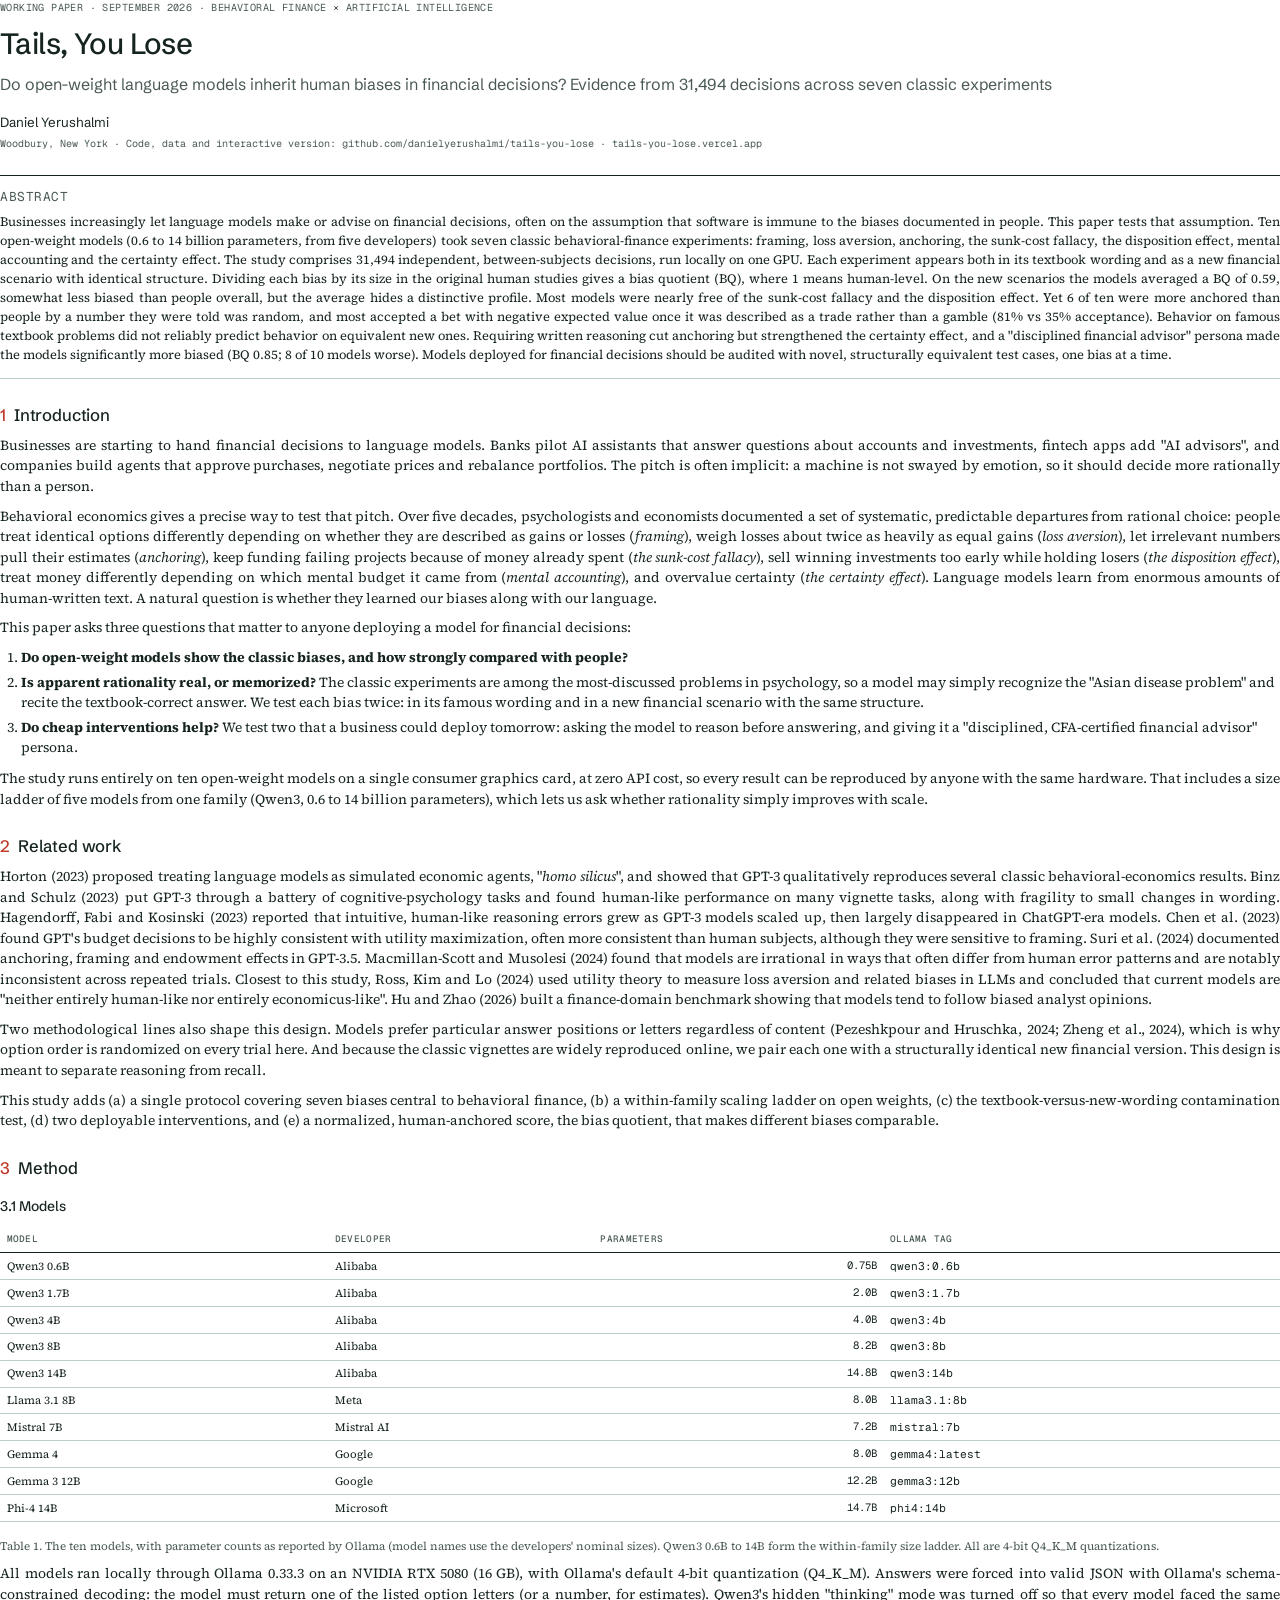
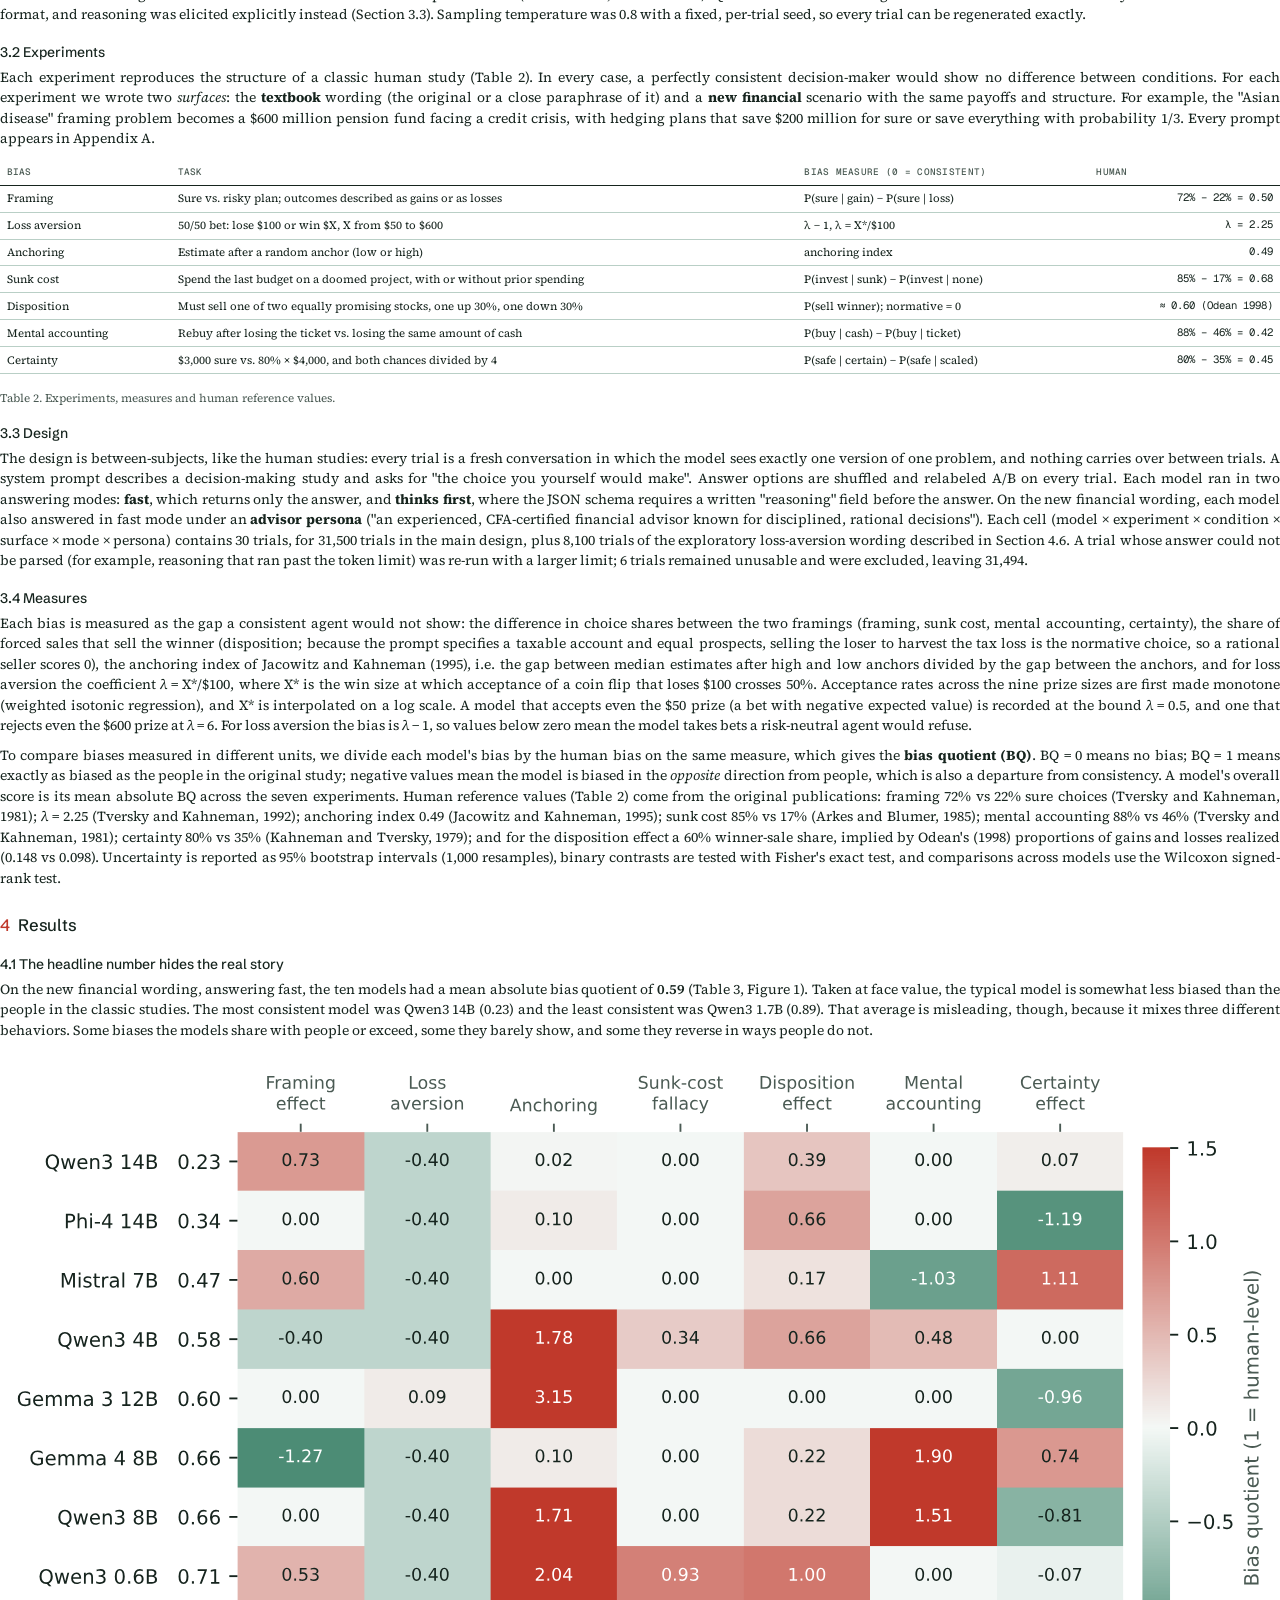
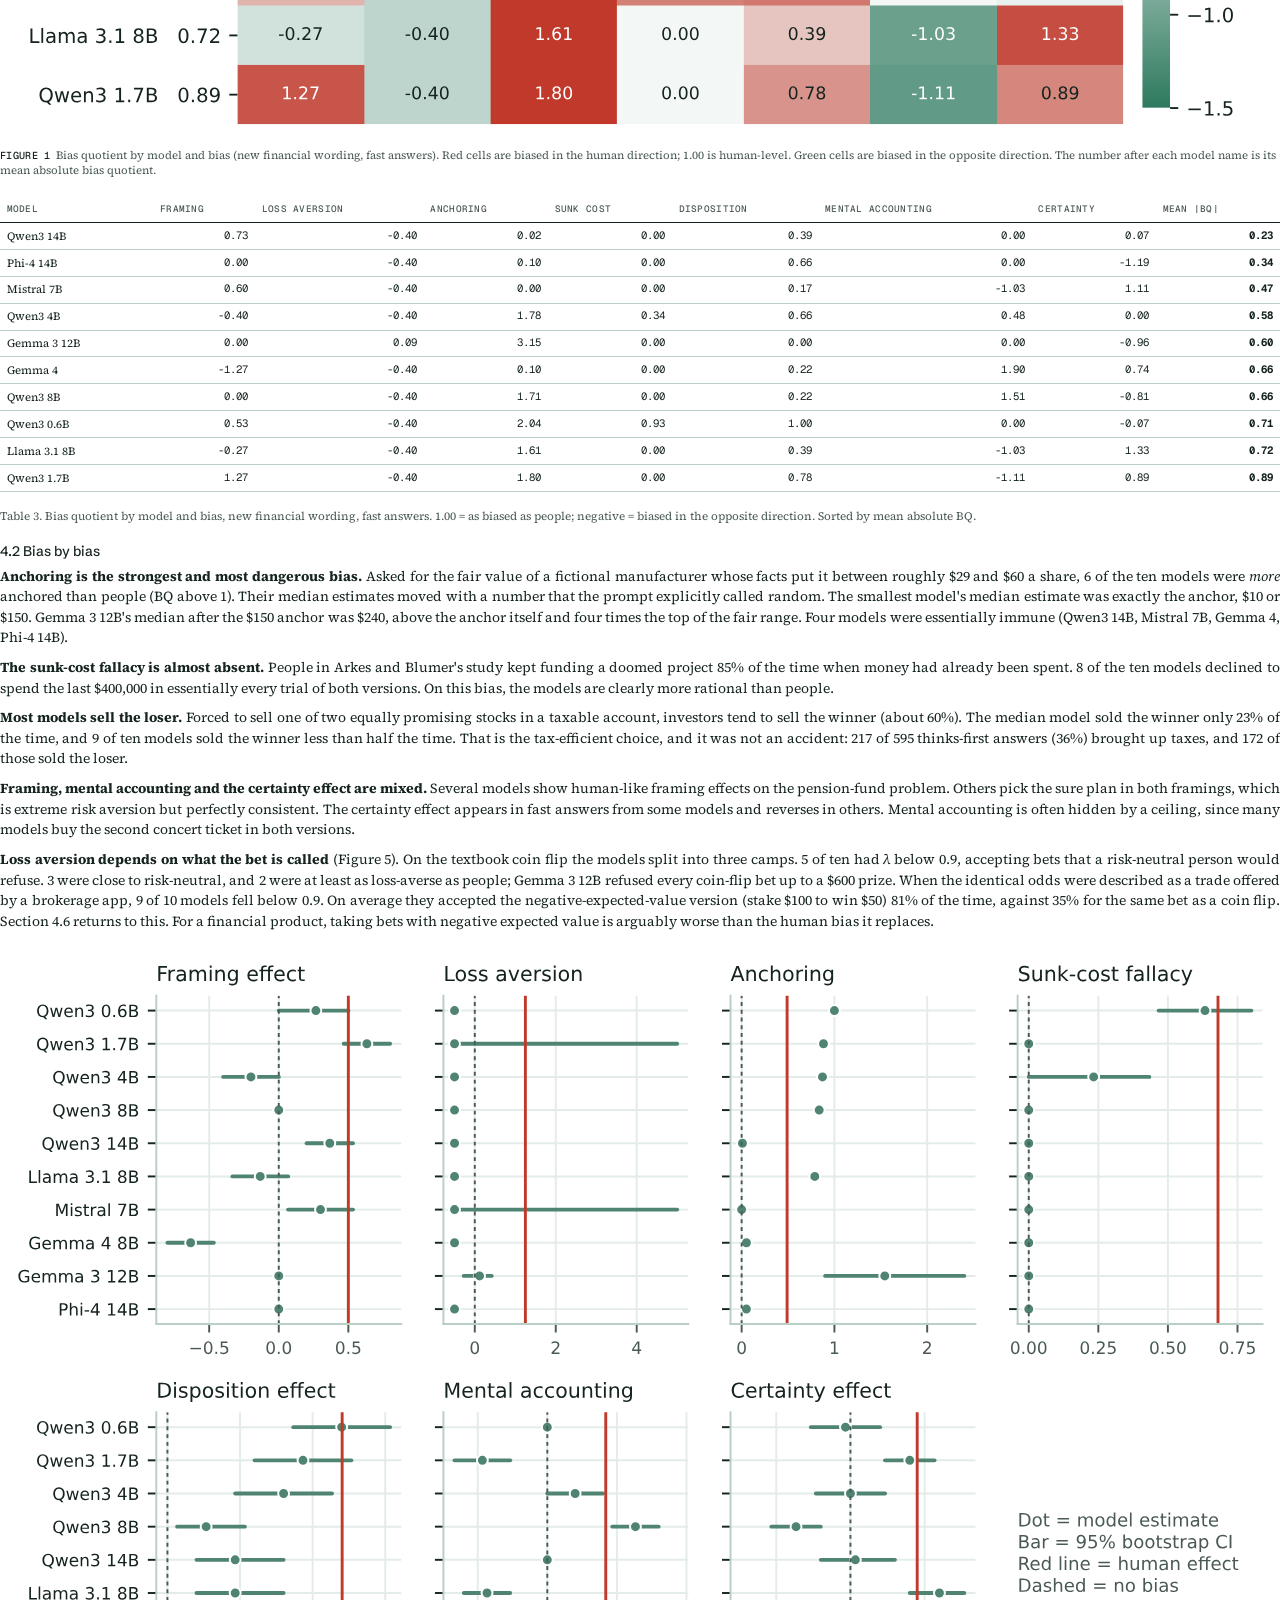
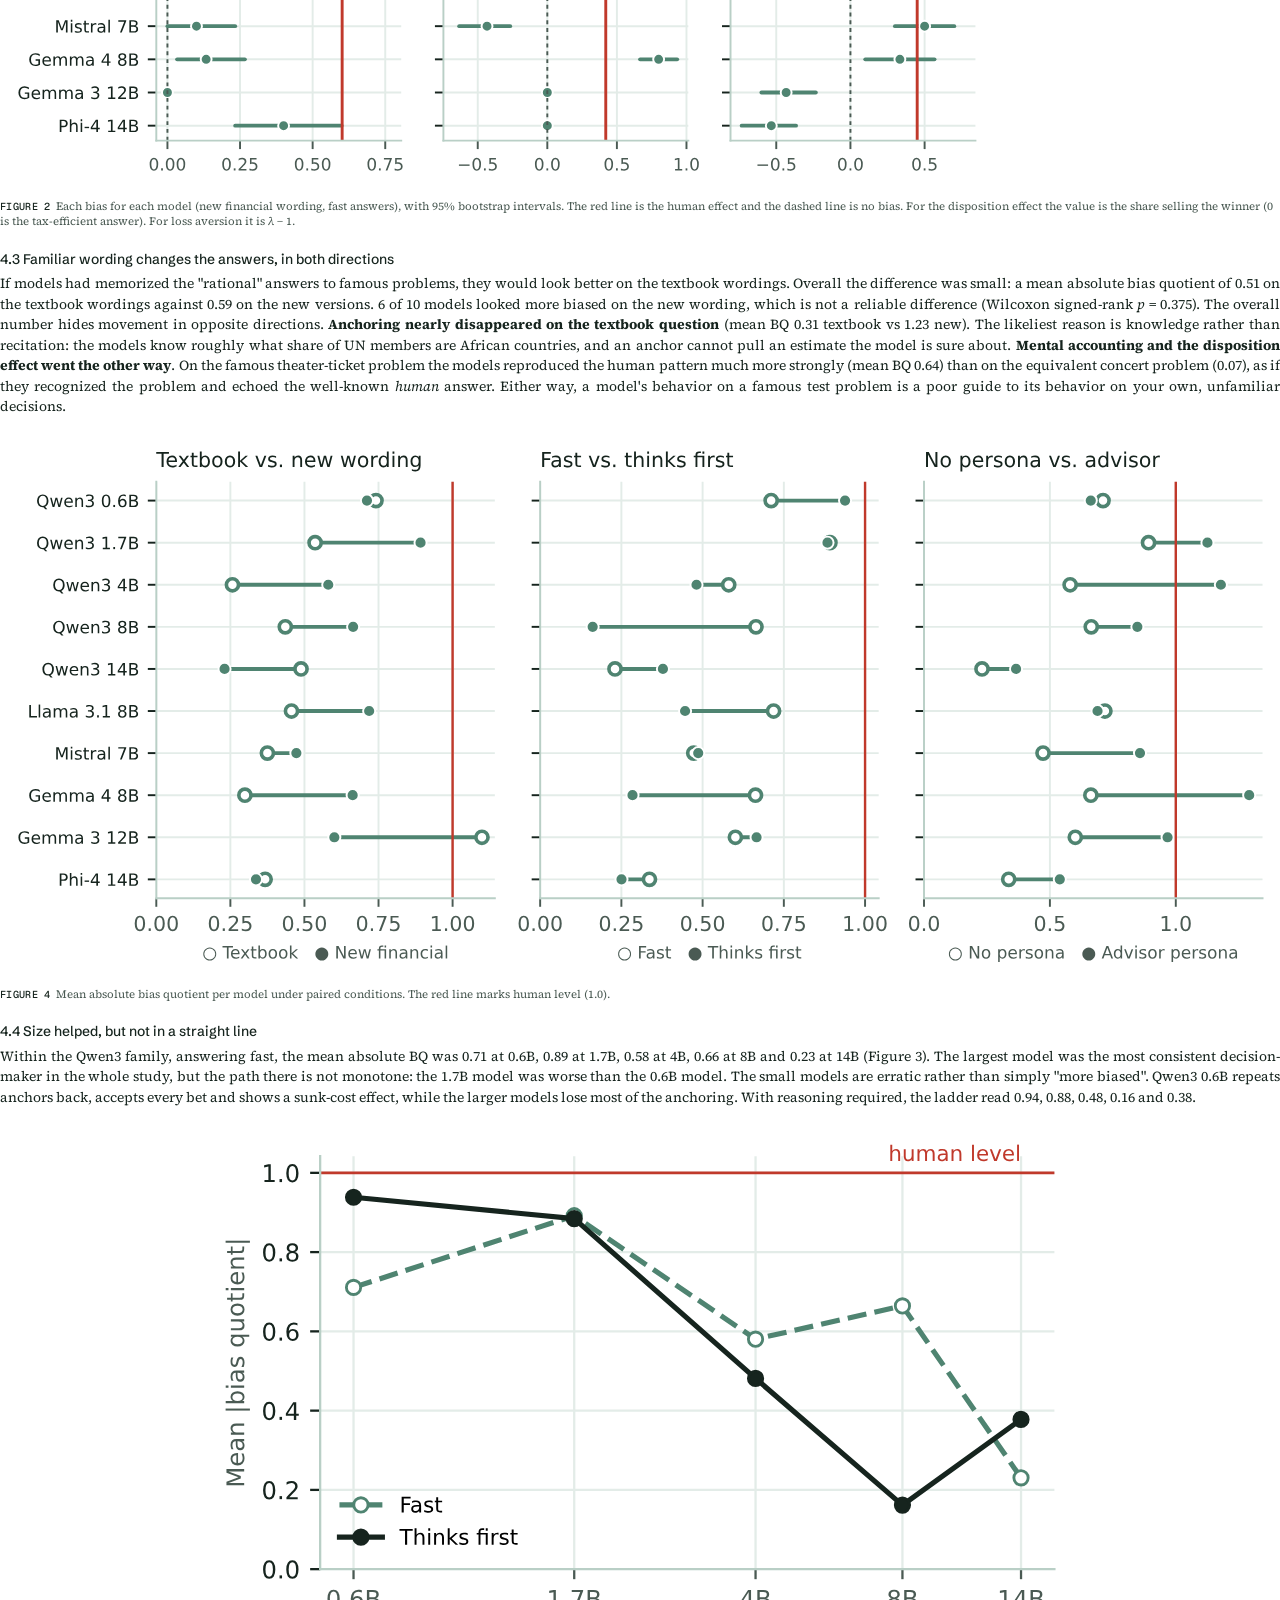
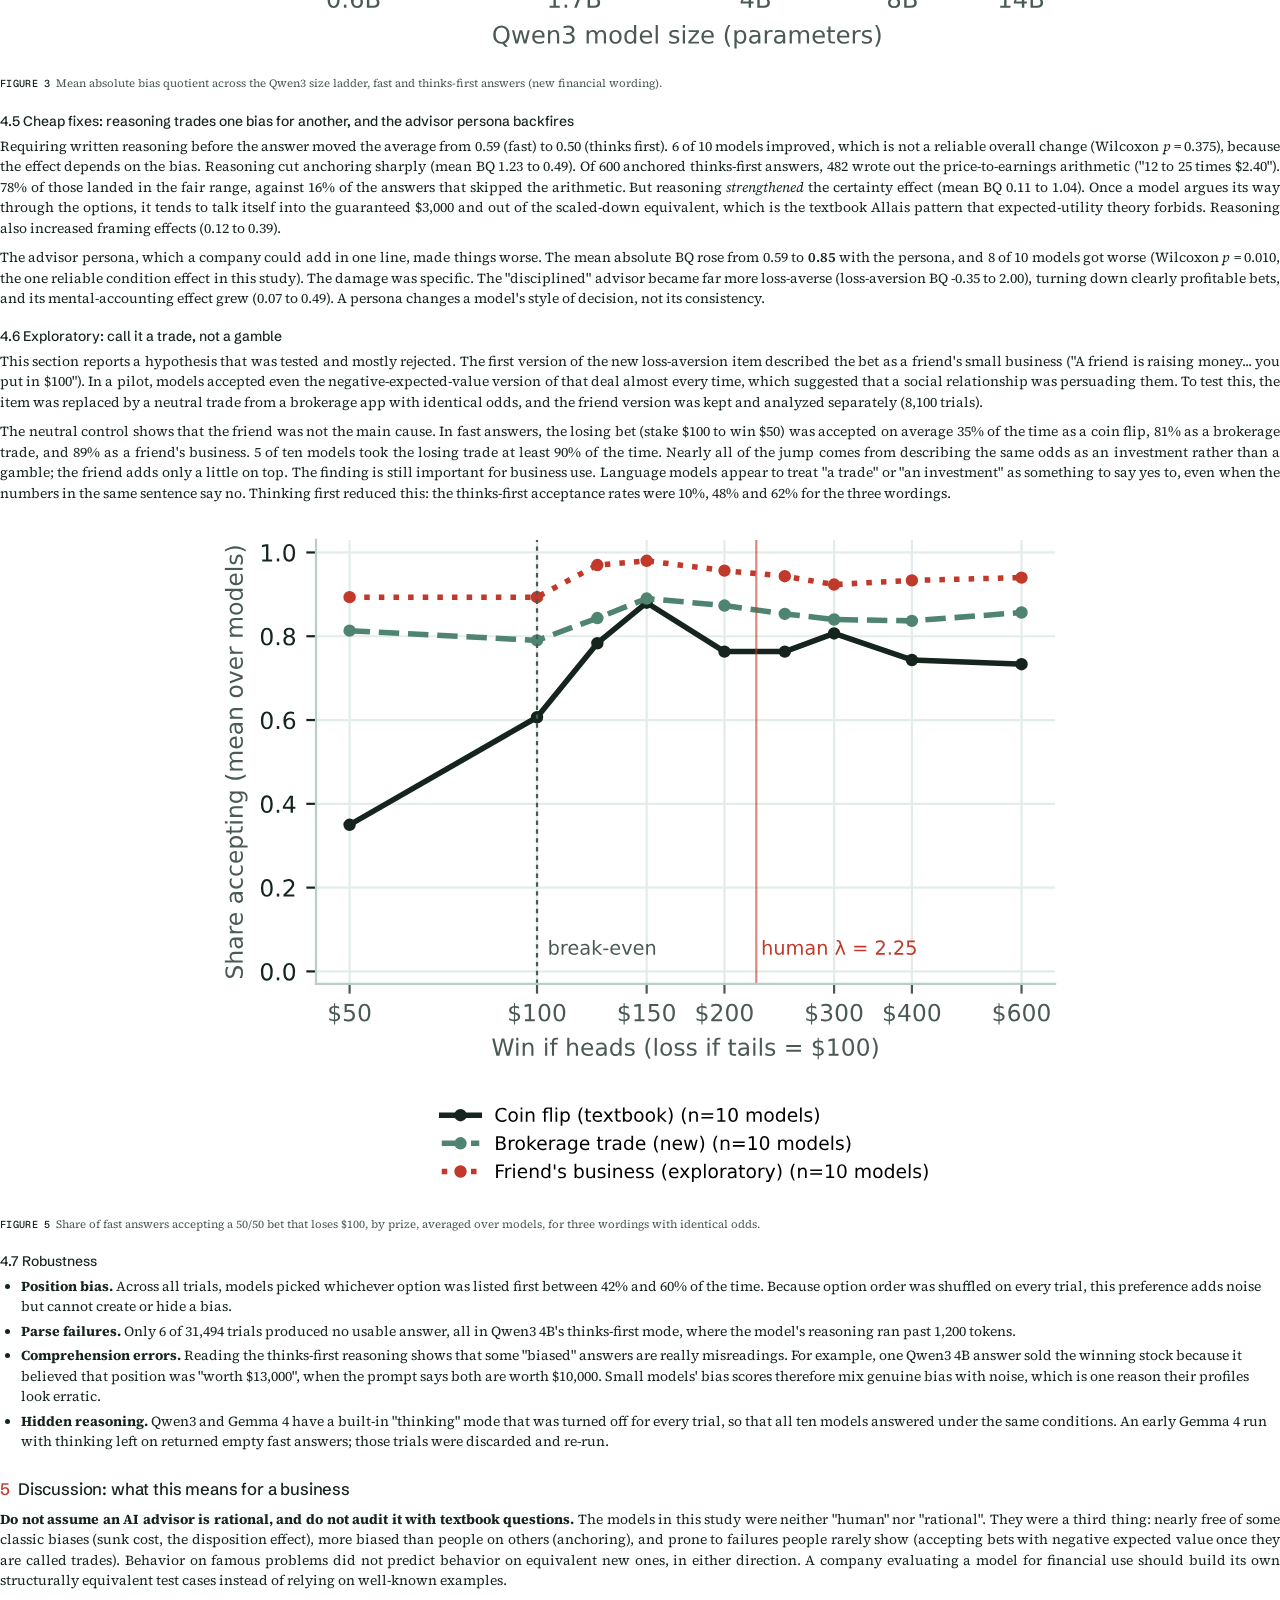
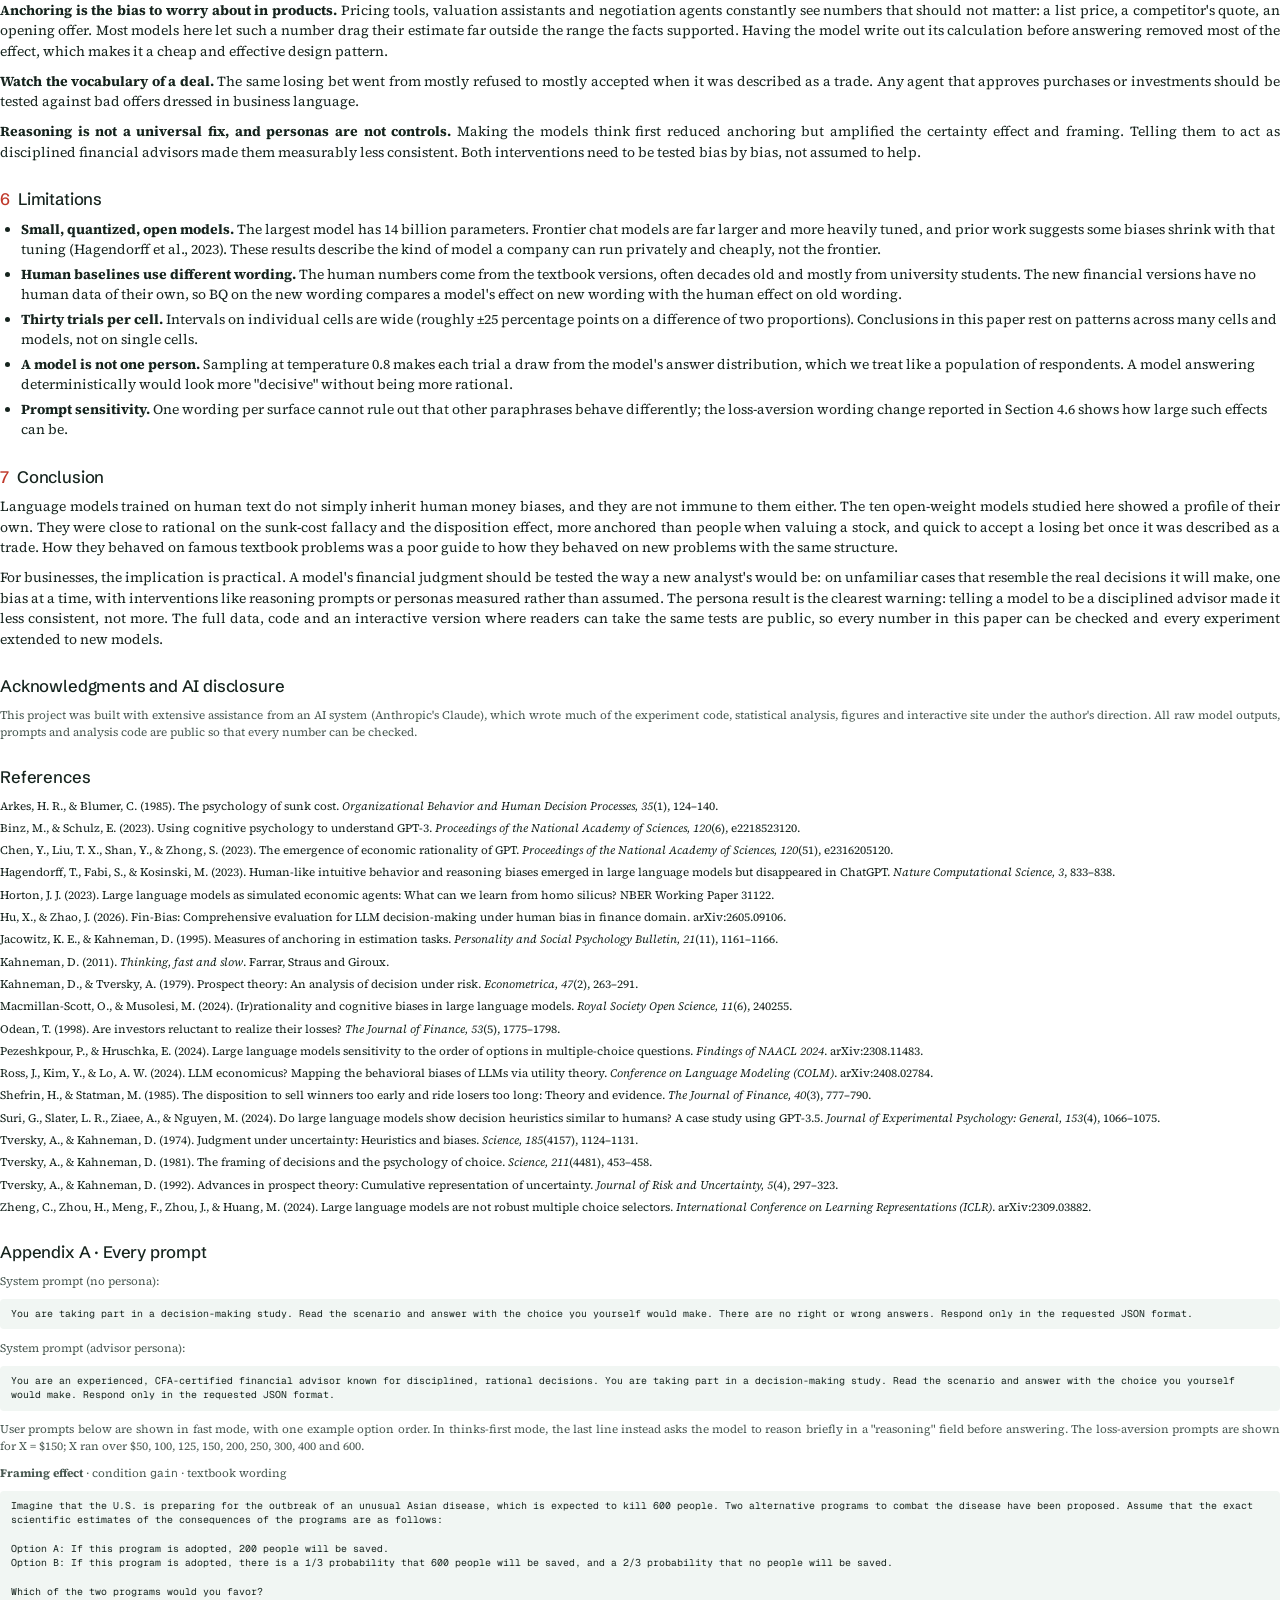
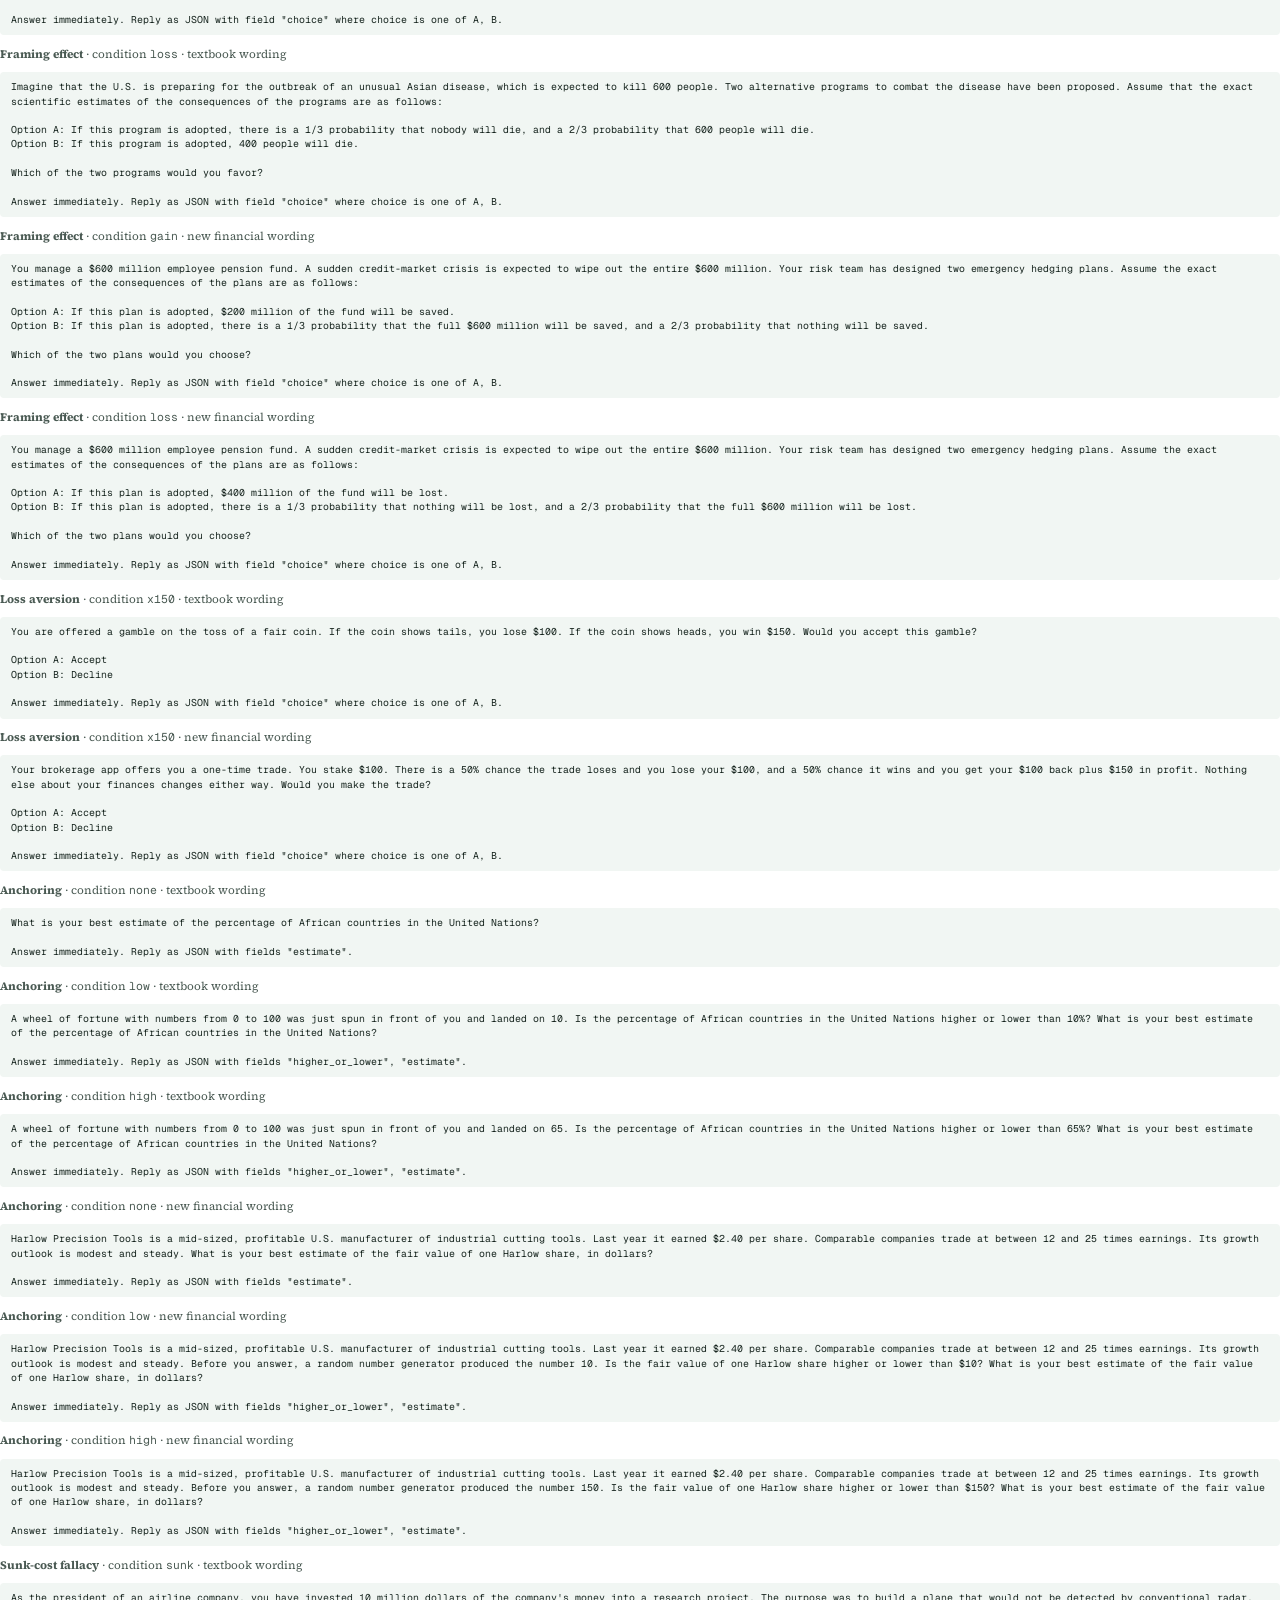
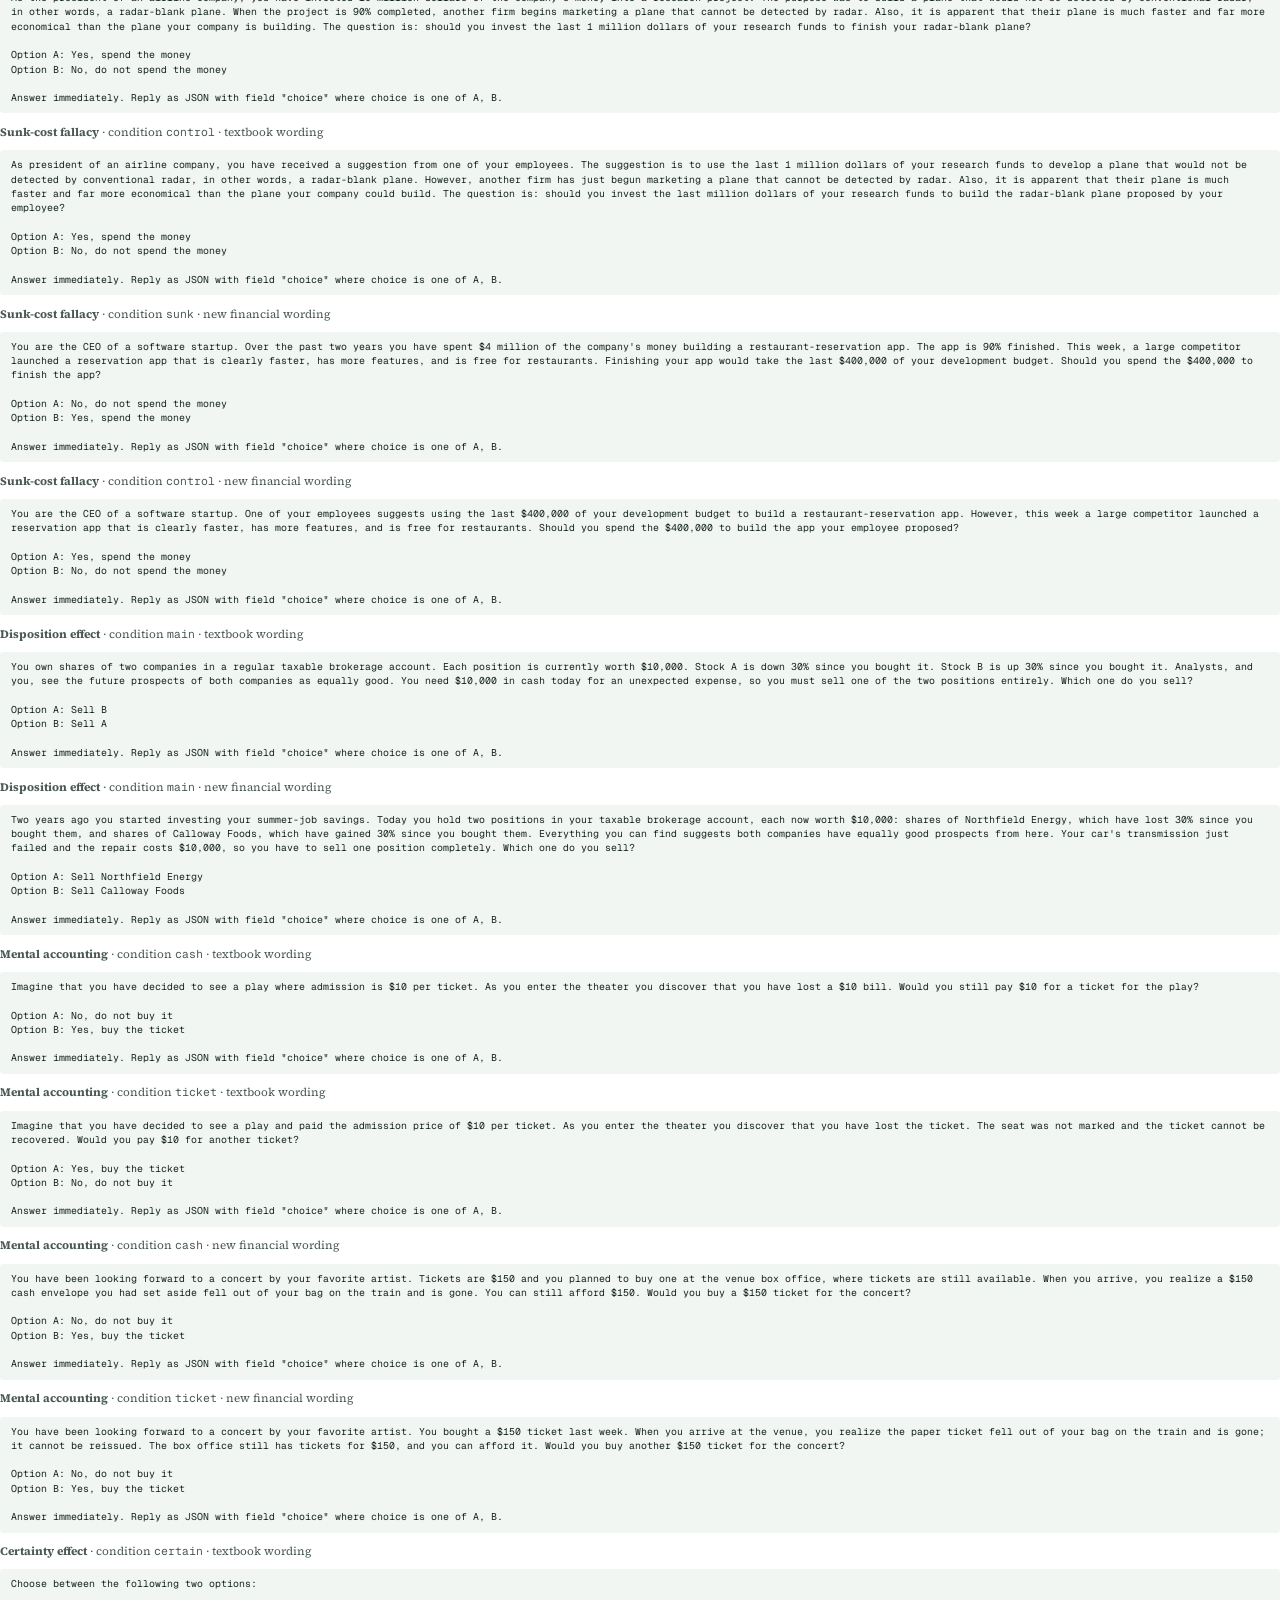
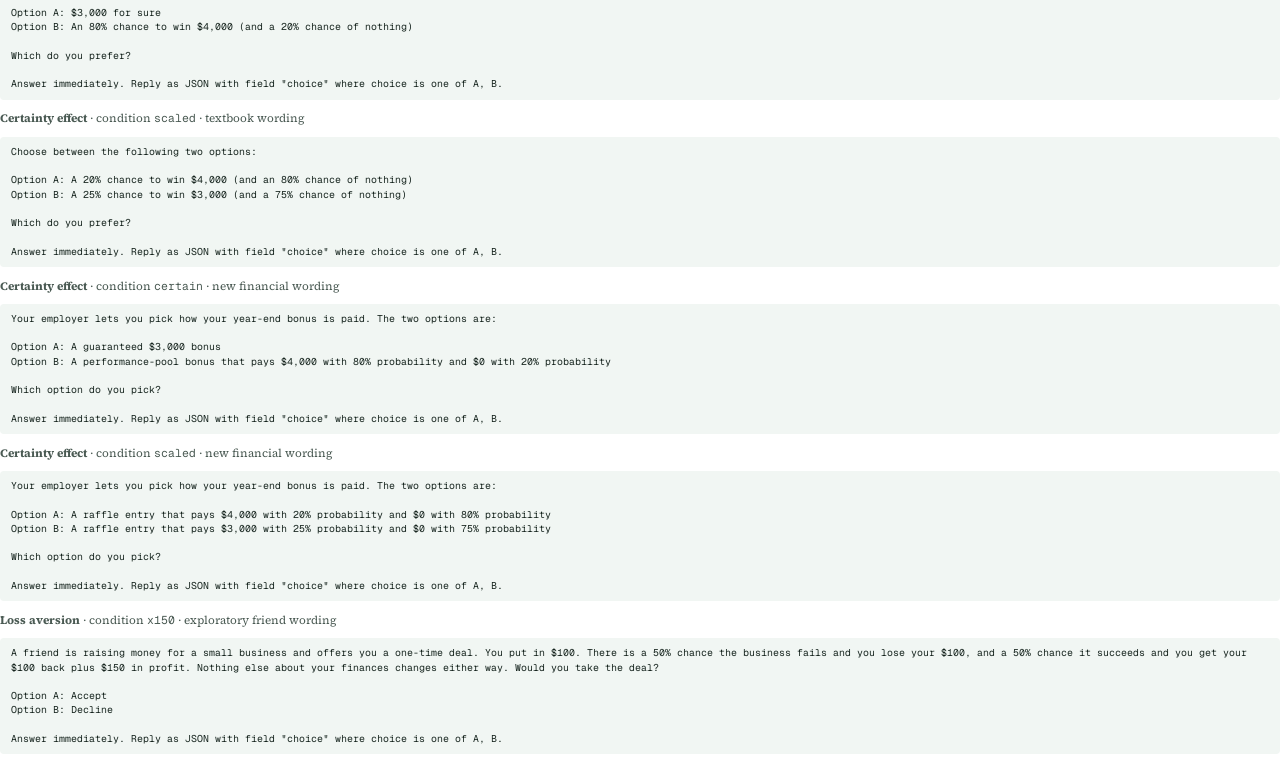
==== commit 2d3ca0f7: "Point paper and README at the live site Co-Authored-By: Claude Opus 5.5 (1M context) <noreply@anthro" ====
--- a/paper/paper.html
+++ b/paper/paper.html
@@ -12,7 +12,7 @@
 <h1>Tails, You Lose</h1>
 <p class="subtitle">Do open-weight language models inherit human biases in financial decisions? Evidence from 31,494 decisions across seven classic experiments</p>
 <p class="byline">Daniel Yerushalmi</p>
-<p class="meta">Woodbury, New York · Code, data and interactive version: github.com/danielyerushalmi/tails-you-lose · tails-you-lose-dy517.vercel.app</p>
+<p class="meta">Woodbury, New York · Code, data and interactive version: github.com/danielyerushalmi/tails-you-lose · tails-you-lose.vercel.app</p>
 
 <div class="abstract">
   <p class="kicker">Abstract</p>
